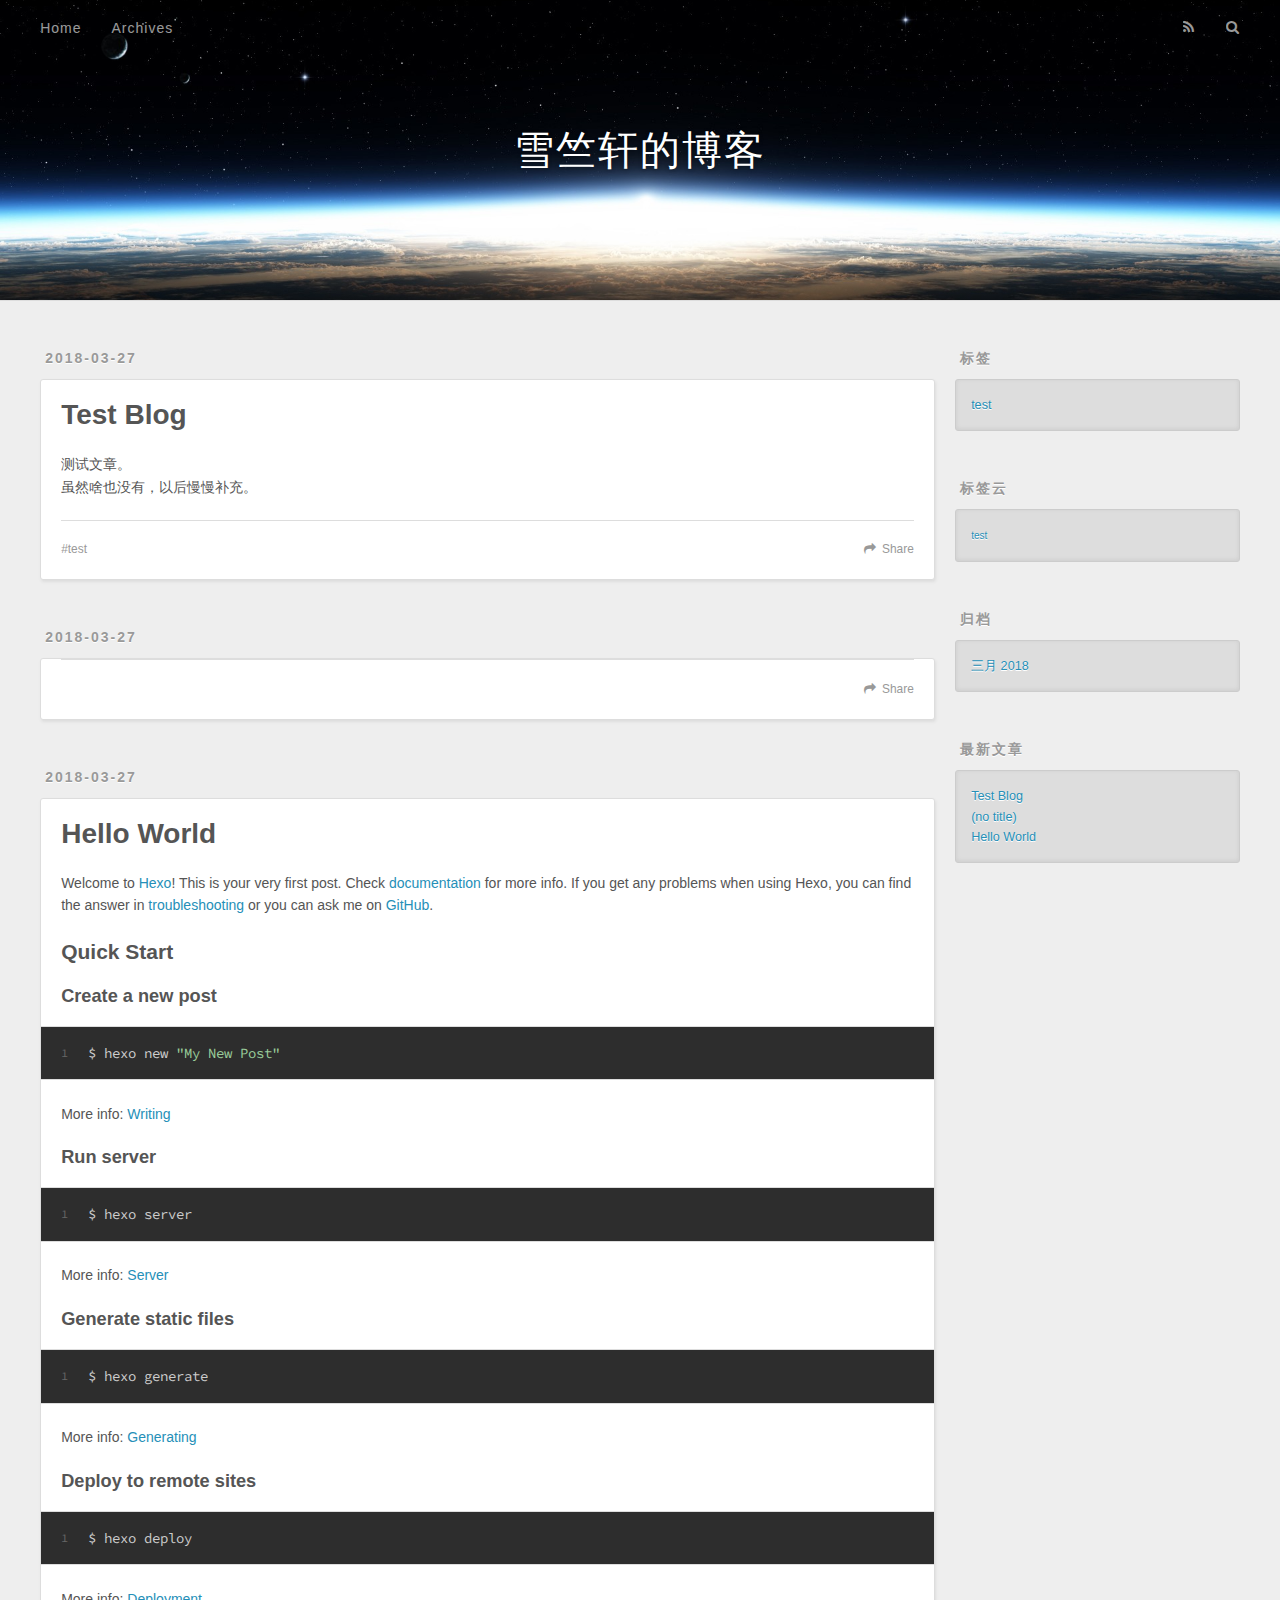
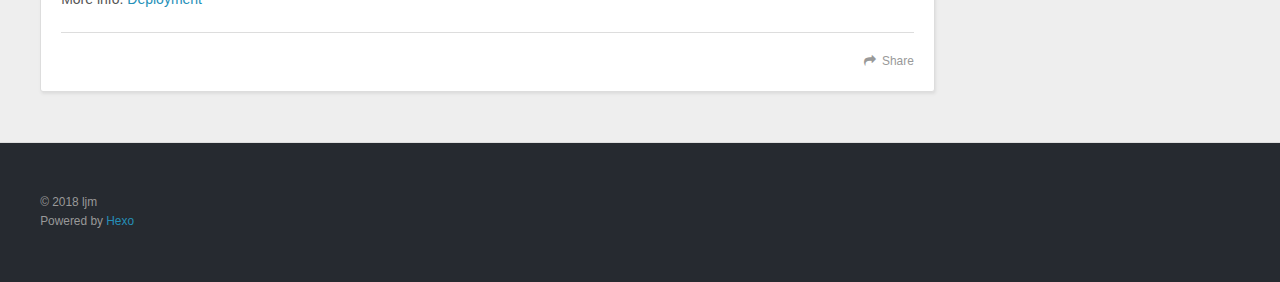
==== index.html @ 61c3f792 "Site updated: 2018-03-27 23:18:01" ====
<!DOCTYPE html>
<html>
<head>
  <meta charset="utf-8">
  

  
  <title>雪竺轩的博客</title>
  <meta name="viewport" content="width=device-width, initial-scale=1, maximum-scale=1">
  <meta name="description" content="朝着阳光走，刺眼，确是对的方向。">
<meta property="og:type" content="website">
<meta property="og:title" content="雪竺轩的博客">
<meta property="og:url" content="http://yoursite.com/index.html">
<meta property="og:site_name" content="雪竺轩的博客">
<meta property="og:description" content="朝着阳光走，刺眼，确是对的方向。">
<meta property="og:locale" content="zh-CN">
<meta name="twitter:card" content="summary">
<meta name="twitter:title" content="雪竺轩的博客">
<meta name="twitter:description" content="朝着阳光走，刺眼，确是对的方向。">
  
    <link rel="alternate" href="/atom.xml" title="雪竺轩的博客" type="application/atom+xml">
  
  
    <link rel="icon" href="/favicon.png">
  
  
    <link href="//fonts.googleapis.com/css?family=Source+Code+Pro" rel="stylesheet" type="text/css">
  
  <link rel="stylesheet" href="/css/style.css">
</head>

<body>
  <div id="container">
    <div id="wrap">
      <header id="header">
  <div id="banner"></div>
  <div id="header-outer" class="outer">
    <div id="header-title" class="inner">
      <h1 id="logo-wrap">
        <a href="/" id="logo">雪竺轩的博客</a>
      </h1>
      
    </div>
    <div id="header-inner" class="inner">
      <nav id="main-nav">
        <a id="main-nav-toggle" class="nav-icon"></a>
        
          <a class="main-nav-link" href="/">Home</a>
        
          <a class="main-nav-link" href="/archives">Archives</a>
        
      </nav>
      <nav id="sub-nav">
        
          <a id="nav-rss-link" class="nav-icon" href="/atom.xml" title="RSS Feed"></a>
        
        <a id="nav-search-btn" class="nav-icon" title="搜索"></a>
      </nav>
      <div id="search-form-wrap">
        <form action="//google.com/search" method="get" accept-charset="UTF-8" class="search-form"><input type="search" name="q" class="search-form-input" placeholder="Search"><button type="submit" class="search-form-submit">&#xF002;</button><input type="hidden" name="sitesearch" value="http://yoursite.com"></form>
      </div>
    </div>
  </div>
</header>
      <div class="outer">
        <section id="main">
  
    <article id="“test-Test Blog" class="article article-type-“test" itemscope itemprop="blogPost">
  <div class="article-meta">
    <a href="/2018/03/27/Test Blog/" class="article-date">
  <time datetime="2018-03-27T15:13:10.000Z" itemprop="datePublished">2018-03-27</time>
</a>
    
  </div>
  <div class="article-inner">
    
    
      <header class="article-header">
        
  
    <h1 itemprop="name">
      <a class="article-title" href="/2018/03/27/Test Blog/">Test Blog</a>
    </h1>
  

      </header>
    
    <div class="article-entry" itemprop="articleBody">
      
        <p>测试文章。<br>虽然啥也没有，以后慢慢补充。</p>

      
    </div>
    <footer class="article-footer">
      <a data-url="http://yoursite.com/2018/03/27/Test Blog/" data-id="cjf9t09ja0001tgctewupfhnv" class="article-share-link">Share</a>
      
      
  <ul class="article-tag-list"><li class="article-tag-list-item"><a class="article-tag-list-link" href="/tags/test/">test</a></li></ul>

    </footer>
  </div>
  
</article>


  
    <article id="post-我的博客" class="article article-type-post" itemscope itemprop="blogPost">
  <div class="article-meta">
    <a href="/2018/03/27/我的博客/" class="article-date">
  <time datetime="2018-03-27T06:27:47.961Z" itemprop="datePublished">2018-03-27</time>
</a>
    
  </div>
  <div class="article-inner">
    
    
    <div class="article-entry" itemprop="articleBody">
      
        
      
    </div>
    <footer class="article-footer">
      <a data-url="http://yoursite.com/2018/03/27/我的博客/" data-id="cjf9t09i10000tgctt6n860mo" class="article-share-link">Share</a>
      
      
    </footer>
  </div>
  
</article>


  
    <article id="post-hello-world" class="article article-type-post" itemscope itemprop="blogPost">
  <div class="article-meta">
    <a href="/2018/03/27/hello-world/" class="article-date">
  <time datetime="2018-03-27T06:04:50.176Z" itemprop="datePublished">2018-03-27</time>
</a>
    
  </div>
  <div class="article-inner">
    
    
      <header class="article-header">
        
  
    <h1 itemprop="name">
      <a class="article-title" href="/2018/03/27/hello-world/">Hello World</a>
    </h1>
  

      </header>
    
    <div class="article-entry" itemprop="articleBody">
      
        <p>Welcome to <a href="https://hexo.io/" target="_blank" rel="noopener">Hexo</a>! This is your very first post. Check <a href="https://hexo.io/docs/" target="_blank" rel="noopener">documentation</a> for more info. If you get any problems when using Hexo, you can find the answer in <a href="https://hexo.io/docs/troubleshooting.html" target="_blank" rel="noopener">troubleshooting</a> or you can ask me on <a href="https://github.com/hexojs/hexo/issues" target="_blank" rel="noopener">GitHub</a>.</p>
<h2 id="Quick-Start"><a href="#Quick-Start" class="headerlink" title="Quick Start"></a>Quick Start</h2><h3 id="Create-a-new-post"><a href="#Create-a-new-post" class="headerlink" title="Create a new post"></a>Create a new post</h3><figure class="highlight bash"><table><tr><td class="gutter"><pre><span class="line">1</span><br></pre></td><td class="code"><pre><span class="line">$ hexo new <span class="string">"My New Post"</span></span><br></pre></td></tr></table></figure>
<p>More info: <a href="https://hexo.io/docs/writing.html" target="_blank" rel="noopener">Writing</a></p>
<h3 id="Run-server"><a href="#Run-server" class="headerlink" title="Run server"></a>Run server</h3><figure class="highlight bash"><table><tr><td class="gutter"><pre><span class="line">1</span><br></pre></td><td class="code"><pre><span class="line">$ hexo server</span><br></pre></td></tr></table></figure>
<p>More info: <a href="https://hexo.io/docs/server.html" target="_blank" rel="noopener">Server</a></p>
<h3 id="Generate-static-files"><a href="#Generate-static-files" class="headerlink" title="Generate static files"></a>Generate static files</h3><figure class="highlight bash"><table><tr><td class="gutter"><pre><span class="line">1</span><br></pre></td><td class="code"><pre><span class="line">$ hexo generate</span><br></pre></td></tr></table></figure>
<p>More info: <a href="https://hexo.io/docs/generating.html" target="_blank" rel="noopener">Generating</a></p>
<h3 id="Deploy-to-remote-sites"><a href="#Deploy-to-remote-sites" class="headerlink" title="Deploy to remote sites"></a>Deploy to remote sites</h3><figure class="highlight bash"><table><tr><td class="gutter"><pre><span class="line">1</span><br></pre></td><td class="code"><pre><span class="line">$ hexo deploy</span><br></pre></td></tr></table></figure>
<p>More info: <a href="https://hexo.io/docs/deployment.html" target="_blank" rel="noopener">Deployment</a></p>

      
    </div>
    <footer class="article-footer">
      <a data-url="http://yoursite.com/2018/03/27/hello-world/" data-id="cjf9t09jf0002tgctw93wdl2f" class="article-share-link">Share</a>
      
      
    </footer>
  </div>
  
</article>


  


</section>
        
          <aside id="sidebar">
  
    

  
    
  <div class="widget-wrap">
    <h3 class="widget-title">标签</h3>
    <div class="widget">
      <ul class="tag-list"><li class="tag-list-item"><a class="tag-list-link" href="/tags/test/">test</a></li></ul>
    </div>
  </div>


  
    
  <div class="widget-wrap">
    <h3 class="widget-title">标签云</h3>
    <div class="widget tagcloud">
      <a href="/tags/test/" style="font-size: 10px;">test</a>
    </div>
  </div>

  
    
  <div class="widget-wrap">
    <h3 class="widget-title">归档</h3>
    <div class="widget">
      <ul class="archive-list"><li class="archive-list-item"><a class="archive-list-link" href="/archives/2018/03/">三月 2018</a></li></ul>
    </div>
  </div>


  
    
  <div class="widget-wrap">
    <h3 class="widget-title">最新文章</h3>
    <div class="widget">
      <ul>
        
          <li>
            <a href="/2018/03/27/Test Blog/">Test Blog</a>
          </li>
        
          <li>
            <a href="/2018/03/27/我的博客/">(no title)</a>
          </li>
        
          <li>
            <a href="/2018/03/27/hello-world/">Hello World</a>
          </li>
        
      </ul>
    </div>
  </div>

  
</aside>
        
      </div>
      <footer id="footer">
  
  <div class="outer">
    <div id="footer-info" class="inner">
      &copy; 2018 ljm<br>
      Powered by <a href="http://hexo.io/" target="_blank">Hexo</a>
    </div>
  </div>
</footer>
    </div>
    <nav id="mobile-nav">
  
    <a href="/" class="mobile-nav-link">Home</a>
  
    <a href="/archives" class="mobile-nav-link">Archives</a>
  
</nav>
    

<script src="//ajax.googleapis.com/ajax/libs/jquery/2.0.3/jquery.min.js"></script>


  <link rel="stylesheet" href="/fancybox/jquery.fancybox.css">
  <script src="/fancybox/jquery.fancybox.pack.js"></script>


<script src="/js/script.js"></script>



  </div>
</body>
</html>
---- css/style.css ----
body {
  width: 100%;
}
body:before,
body:after {
  content: "";
  display: table;
}
body:after {
  clear: both;
}
html,
body,
div,
span,
applet,
object,
iframe,
h1,
h2,
h3,
h4,
h5,
h6,
p,
blockquote,
pre,
a,
abbr,
acronym,
address,
big,
cite,
code,
del,
dfn,
em,
img,
ins,
kbd,
q,
s,
samp,
small,
strike,
strong,
sub,
sup,
tt,
var,
dl,
dt,
dd,
ol,
ul,
li,
fieldset,
form,
label,
legend,
table,
caption,
tbody,
tfoot,
thead,
tr,
th,
td {
  margin: 0;
  padding: 0;
  border: 0;
  outline: 0;
  font-weight: inherit;
  font-style: inherit;
  font-family: inherit;
  font-size: 100%;
  vertical-align: baseline;
}
body {
  line-height: 1;
  color: #000;
  background: #fff;
}
ol,
ul {
  list-style: none;
}
table {
  border-collapse: separate;
  border-spacing: 0;
  vertical-align: middle;
}
caption,
th,
td {
  text-align: left;
  font-weight: normal;
  vertical-align: middle;
}
a img {
  border: none;
}
input,
button {
  margin: 0;
  padding: 0;
}
input::-moz-focus-inner,
button::-moz-focus-inner {
  border: 0;
  padding: 0;
}
@font-face {
  font-family: FontAwesome;
  font-style: normal;
  font-weight: normal;
  src: url("fonts/fontawesome-webfont.eot?v=#4.0.3");
  src: url("fonts/fontawesome-webfont.eot?#iefix&v=#4.0.3") format("embedded-opentype"), url("fonts/fontawesome-webfont.woff?v=#4.0.3") format("woff"), url("fonts/fontawesome-webfont.ttf?v=#4.0.3") format("truetype"), url("fonts/fontawesome-webfont.svg#fontawesomeregular?v=#4.0.3") format("svg");
}
html,
body,
#container {
  height: 100%;
}
body {
  background: #eee;
  font: 14px -apple-system, BlinkMacSystemFont, "Segoe UI", "Roboto", "Oxygen", "Ubuntu", "Cantarell", "Fira Sans", "Droid Sans", "Helvetica Neue", sans-serif;
  -webkit-text-size-adjust: 100%;
}
.outer {
  max-width: 1220px;
  margin: 0 auto;
  padding: 0 20px;
}
.outer:before,
.outer:after {
  content: "";
  display: table;
}
.outer:after {
  clear: both;
}
.inner {
  display: inline;
  float: left;
  width: 98.33333333333333%;
  margin: 0 0.833333333333333%;
}
.left,
.alignleft {
  float: left;
}
.right,
.alignright {
  float: right;
}
.clear {
  clear: both;
}
#container {
  position: relative;
}
.mobile-nav-on {
  overflow: hidden;
}
#wrap {
  height: 100%;
  width: 100%;
  position: absolute;
  top: 0;
  left: 0;
  -webkit-transition: 0.2s ease-out;
  -moz-transition: 0.2s ease-out;
  -ms-transition: 0.2s ease-out;
  transition: 0.2s ease-out;
  z-index: 1;
  background: #eee;
}
.mobile-nav-on #wrap {
  left: 280px;
}
@media screen and (min-width: 768px) {
  #main {
    display: inline;
    float: left;
    width: 73.33333333333333%;
    margin: 0 0.833333333333333%;
  }
}
.article-date,
.article-category-link,
.archive-year,
.widget-title {
  text-decoration: none;
  text-transform: uppercase;
  letter-spacing: 2px;
  color: #999;
  margin-bottom: 1em;
  margin-left: 5px;
  line-height: 1em;
  text-shadow: 0 1px #fff;
  font-weight: bold;
}
.article-inner,
.archive-article-inner {
  background: #fff;
  -webkit-box-shadow: 1px 2px 3px #ddd;
  box-shadow: 1px 2px 3px #ddd;
  border: 1px solid #ddd;
  border-radius: 3px;
}
.article-entry h1,
.widget h1 {
  font-size: 2em;
}
.article-entry h2,
.widget h2 {
  font-size: 1.5em;
}
.article-entry h3,
.widget h3 {
  font-size: 1.3em;
}
.article-entry h4,
.widget h4 {
  font-size: 1.2em;
}
.article-entry h5,
.widget h5 {
  font-size: 1em;
}
.article-entry h6,
.widget h6 {
  font-size: 1em;
  color: #999;
}
.article-entry hr,
.widget hr {
  border: 1px dashed #ddd;
}
.article-entry strong,
.widget strong {
  font-weight: bold;
}
.article-entry em,
.widget em,
.article-entry cite,
.widget cite {
  font-style: italic;
}
.article-entry sup,
.widget sup,
.article-entry sub,
.widget sub {
  font-size: 0.75em;
  line-height: 0;
  position: relative;
  vertical-align: baseline;
}
.article-entry sup,
.widget sup {
  top: -0.5em;
}
.article-entry sub,
.widget sub {
  bottom: -0.2em;
}
.article-entry small,
.widget small {
  font-size: 0.85em;
}
.article-entry acronym,
.widget acronym,
.article-entry abbr,
.widget abbr {
  border-bottom: 1px dotted;
}
.article-entry ul,
.widget ul,
.article-entry ol,
.widget ol,
.article-entry dl,
.widget dl {
  margin: 0 20px;
  line-height: 1.6em;
}
.article-entry ul ul,
.widget ul ul,
.article-entry ol ul,
.widget ol ul,
.article-entry ul ol,
.widget ul ol,
.article-entry ol ol,
.widget ol ol {
  margin-top: 0;
  margin-bottom: 0;
}
.article-entry ul,
.widget ul {
  list-style: disc;
}
.article-entry ol,
.widget ol {
  list-style: decimal;
}
.article-entry dt,
.widget dt {
  font-weight: bold;
}
#header {
  height: 300px;
  position: relative;
  border-bottom: 1px solid #ddd;
}
#header:before,
#header:after {
  content: "";
  position: absolute;
  left: 0;
  right: 0;
  height: 40px;
}
#header:before {
  top: 0;
  background: -webkit-linear-gradient(rgba(0,0,0,0.2), transparent);
  background: -moz-linear-gradient(rgba(0,0,0,0.2), transparent);
  background: -ms-linear-gradient(rgba(0,0,0,0.2), transparent);
  background: linear-gradient(rgba(0,0,0,0.2), transparent);
}
#header:after {
  bottom: 0;
  background: -webkit-linear-gradient(transparent, rgba(0,0,0,0.2));
  background: -moz-linear-gradient(transparent, rgba(0,0,0,0.2));
  background: -ms-linear-gradient(transparent, rgba(0,0,0,0.2));
  background: linear-gradient(transparent, rgba(0,0,0,0.2));
}
#header-outer {
  height: 100%;
  position: relative;
}
#header-inner {
  position: relative;
  overflow: hidden;
}
#banner {
  position: absolute;
  top: 0;
  left: 0;
  width: 100%;
  height: 100%;
  background: url("images/banner.jpg") center #000;
  -webkit-background-size: cover;
  -moz-background-size: cover;
  background-size: cover;
  z-index: -1;
}
#header-title {
  text-align: center;
  height: 40px;
  position: absolute;
  top: 50%;
  left: 0;
  margin-top: -20px;
}
#logo,
#subtitle {
  text-decoration: none;
  color: #fff;
  font-weight: 300;
  text-shadow: 0 1px 4px rgba(0,0,0,0.3);
}
#logo {
  font-size: 40px;
  line-height: 40px;
  letter-spacing: 2px;
}
#subtitle {
  font-size: 16px;
  line-height: 16px;
  letter-spacing: 1px;
}
#subtitle-wrap {
  margin-top: 16px;
}
#main-nav {
  float: left;
  margin-left: -15px;
}
.nav-icon,
.main-nav-link {
  float: left;
  color: #fff;
  opacity: 0.6;
  text-decoration: none;
  text-shadow: 0 1px rgba(0,0,0,0.2);
  -webkit-transition: opacity 0.2s;
  -moz-transition: opacity 0.2s;
  -ms-transition: opacity 0.2s;
  transition: opacity 0.2s;
  display: block;
  padding: 20px 15px;
}
.nav-icon:hover,
.main-nav-link:hover {
  opacity: 1;
}
.nav-icon {
  font-family: FontAwesome;
  text-align: center;
  font-size: 14px;
  width: 14px;
  height: 14px;
  padding: 20px 15px;
  position: relative;
  cursor: pointer;
}
.main-nav-link {
  font-weight: 300;
  letter-spacing: 1px;
}
@media screen and (max-width: 479px) {
  .main-nav-link {
    display: none;
  }
}
#main-nav-toggle {
  display: none;
}
#main-nav-toggle:before {
  content: "\f0c9";
}
@media screen and (max-width: 479px) {
  #main-nav-toggle {
    display: block;
  }
}
#sub-nav {
  float: right;
  margin-right: -15px;
}
#nav-rss-link:before {
  content: "\f09e";
}
#nav-search-btn:before {
  content: "\f002";
}
#search-form-wrap {
  position: absolute;
  top: 15px;
  width: 150px;
  height: 30px;
  right: -150px;
  opacity: 0;
  -webkit-transition: 0.2s ease-out;
  -moz-transition: 0.2s ease-out;
  -ms-transition: 0.2s ease-out;
  transition: 0.2s ease-out;
}
#search-form-wrap.on {
  opacity: 1;
  right: 0;
}
@media screen and (max-width: 479px) {
  #search-form-wrap {
    width: 100%;
    right: -100%;
  }
}
.search-form {
  position: absolute;
  top: 0;
  left: 0;
  right: 0;
  background: #fff;
  padding: 5px 15px;
  border-radius: 15px;
  -webkit-box-shadow: 0 0 10px rgba(0,0,0,0.3);
  box-shadow: 0 0 10px rgba(0,0,0,0.3);
}
.search-form-input {
  border: none;
  background: none;
  color: #555;
  width: 100%;
  font: 13px -apple-system, BlinkMacSystemFont, "Segoe UI", "Roboto", "Oxygen", "Ubuntu", "Cantarell", "Fira Sans", "Droid Sans", "Helvetica Neue", sans-serif;
  outline: none;
}
.search-form-input::-webkit-search-results-decoration,
.search-form-input::-webkit-search-cancel-button {
  -webkit-appearance: none;
}
.search-form-submit {
  position: absolute;
  top: 50%;
  right: 10px;
  margin-top: -7px;
  font: 13px FontAwesome;
  border: none;
  background: none;
  color: #bbb;
  cursor: pointer;
}
.search-form-submit:hover,
.search-form-submit:focus {
  color: #777;
}
.article {
  margin: 50px 0;
}
.article-inner {
  overflow: hidden;
}
.article-meta:before,
.article-meta:after {
  content: "";
  display: table;
}
.article-meta:after {
  clear: both;
}
.article-date {
  float: left;
}
.article-category {
  float: left;
  line-height: 1em;
  color: #ccc;
  text-shadow: 0 1px #fff;
  margin-left: 8px;
}
.article-category:before {
  content: "\2022";
}
.article-category-link {
  margin: 0 12px 1em;
}
.article-header {
  padding: 20px 20px 0;
}
.article-title {
  text-decoration: none;
  font-size: 2em;
  font-weight: bold;
  color: #555;
  line-height: 1.1em;
  -webkit-transition: color 0.2s;
  -moz-transition: color 0.2s;
  -ms-transition: color 0.2s;
  transition: color 0.2s;
}
a.article-title:hover {
  color: #258fb8;
}
.article-entry {
  color: #555;
  padding: 0 20px;
}
.article-entry:before,
.article-entry:after {
  content: "";
  display: table;
}
.article-entry:after {
  clear: both;
}
.article-entry p,
.article-entry table {
  line-height: 1.6em;
  margin: 1.6em 0;
}
.article-entry h1,
.article-entry h2,
.article-entry h3,
.article-entry h4,
.article-entry h5,
.article-entry h6 {
  font-weight: bold;
}
.article-entry h1,
.article-entry h2,
.article-entry h3,
.article-entry h4,
.article-entry h5,
.article-entry h6 {
  line-height: 1.1em;
  margin: 1.1em 0;
}
.article-entry a {
  color: #258fb8;
  text-decoration: none;
}
.article-entry a:hover {
  text-decoration: underline;
}
.article-entry ul,
.article-entry ol,
.article-entry dl {
  margin-top: 1.6em;
  margin-bottom: 1.6em;
}
.article-entry img,
.article-entry video {
  max-width: 100%;
  height: auto;
  display: block;
  margin: auto;
}
.article-entry iframe {
  border: none;
}
.article-entry table {
  width: 100%;
  border-collapse: collapse;
  border-spacing: 0;
}
.article-entry th {
  font-weight: bold;
  border-bottom: 3px solid #ddd;
  padding-bottom: 0.5em;
}
.article-entry td {
  border-bottom: 1px solid #ddd;
  padding: 10px 0;
}
.article-entry blockquote {
  font-family: Georgia, "Times New Roman", serif;
  font-size: 1.4em;
  margin: 1.6em 20px;
  text-align: center;
}
.article-entry blockquote footer {
  font-size: 14px;
  margin: 1.6em 0;
  font-family: -apple-system, BlinkMacSystemFont, "Segoe UI", "Roboto", "Oxygen", "Ubuntu", "Cantarell", "Fira Sans", "Droid Sans", "Helvetica Neue", sans-serif;
}
.article-entry blockquote footer cite:before {
  content: "—";
  padding: 0 0.5em;
}
.article-entry .pullquote {
  text-align: left;
  width: 45%;
  margin: 0;
}
.article-entry .pullquote.left {
  margin-left: 0.5em;
  margin-right: 1em;
}
.article-entry .pullquote.right {
  margin-right: 0.5em;
  margin-left: 1em;
}
.article-entry .caption {
  color: #999;
  display: block;
  font-size: 0.9em;
  margin-top: 0.5em;
  position: relative;
  text-align: center;
}
.article-entry .video-container {
  position: relative;
  padding-top: 56.25%;
  height: 0;
  overflow: hidden;
}
.article-entry .video-container iframe,
.article-entry .video-container object,
.article-entry .video-container embed {
  position: absolute;
  top: 0;
  left: 0;
  width: 100%;
  height: 100%;
  margin-top: 0;
}
.article-more-link a {
  display: inline-block;
  line-height: 1em;
  padding: 6px 15px;
  border-radius: 15px;
  background: #eee;
  color: #999;
  text-shadow: 0 1px #fff;
  text-decoration: none;
}
.article-more-link a:hover {
  background: #258fb8;
  color: #fff;
  text-decoration: none;
  text-shadow: 0 1px #1e7293;
}
.article-footer {
  font-size: 0.85em;
  line-height: 1.6em;
  border-top: 1px solid #ddd;
  padding-top: 1.6em;
  margin: 0 20px 20px;
}
.article-footer:before,
.article-footer:after {
  content: "";
  display: table;
}
.article-footer:after {
  clear: both;
}
.article-footer a {
  color: #999;
  text-decoration: none;
}
.article-footer a:hover {
  color: #555;
}
.article-tag-list-item {
  float: left;
  margin-right: 10px;
}
.article-tag-list-link:before {
  content: "#";
}
.article-comment-link {
  float: right;
}
.article-comment-link:before {
  content: "\f075";
  font-family: FontAwesome;
  padding-right: 8px;
}
.article-share-link {
  cursor: pointer;
  float: right;
  margin-left: 20px;
}
.article-share-link:before {
  content: "\f064";
  font-family: FontAwesome;
  padding-right: 6px;
}
#article-nav {
  position: relative;
}
#article-nav:before,
#article-nav:after {
  content: "";
  display: table;
}
#article-nav:after {
  clear: both;
}
@media screen and (min-width: 768px) {
  #article-nav {
    margin: 50px 0;
  }
  #article-nav:before {
    width: 8px;
    height: 8px;
    position: absolute;
    top: 50%;
    left: 50%;
    margin-top: -4px;
    margin-left: -4px;
    content: "";
    border-radius: 50%;
    background: #ddd;
    -webkit-box-shadow: 0 1px 2px #fff;
    box-shadow: 0 1px 2px #fff;
  }
}
.article-nav-link-wrap {
  text-decoration: none;
  text-shadow: 0 1px #fff;
  color: #999;
  -webkit-box-sizing: border-box;
  -moz-box-sizing: border-box;
  box-sizing: border-box;
  margin-top: 50px;
  text-align: center;
  display: block;
}
.article-nav-link-wrap:hover {
  color: #555;
}
@media screen and (min-width: 768px) {
  .article-nav-link-wrap {
    width: 50%;
    margin-top: 0;
  }
}
@media screen and (min-width: 768px) {
  #article-nav-newer {
    float: left;
    text-align: right;
    padding-right: 20px;
  }
}
@media screen and (min-width: 768px) {
  #article-nav-older {
    float: right;
    text-align: left;
    padding-left: 20px;
  }
}
.article-nav-caption {
  text-transform: uppercase;
  letter-spacing: 2px;
  color: #ddd;
  line-height: 1em;
  font-weight: bold;
}
#article-nav-newer .article-nav-caption {
  margin-right: -2px;
}
.article-nav-title {
  font-size: 0.85em;
  line-height: 1.6em;
  margin-top: 0.5em;
}
.article-share-box {
  position: absolute;
  display: none;
  background: #fff;
  -webkit-box-shadow: 1px 2px 10px rgba(0,0,0,0.2);
  box-shadow: 1px 2px 10px rgba(0,0,0,0.2);
  border-radius: 3px;
  margin-left: -145px;
  overflow: hidden;
  z-index: 1;
}
.article-share-box.on {
  display: block;
}
.article-share-input {
  width: 100%;
  background: none;
  -webkit-box-sizing: border-box;
  -moz-box-sizing: border-box;
  box-sizing: border-box;
  font: 14px -apple-system, BlinkMacSystemFont, "Segoe UI", "Roboto", "Oxygen", "Ubuntu", "Cantarell", "Fira Sans", "Droid Sans", "Helvetica Neue", sans-serif;
  padding: 0 15px;
  color: #555;
  outline: none;
  border: 1px solid #ddd;
  border-radius: 3px 3px 0 0;
  height: 36px;
  line-height: 36px;
}
.article-share-links {
  background: #eee;
}
.article-share-links:before,
.article-share-links:after {
  content: "";
  display: table;
}
.article-share-links:after {
  clear: both;
}
.article-share-twitter,
.article-share-facebook,
.article-share-pinterest,
.article-share-google {
  width: 50px;
  height: 36px;
  display: block;
  float: left;
  position: relative;
  color: #999;
  text-shadow: 0 1px #fff;
}
.article-share-twitter:before,
.article-share-facebook:before,
.article-share-pinterest:before,
.article-share-google:before {
  font-size: 20px;
  font-family: FontAwesome;
  width: 20px;
  height: 20px;
  position: absolute;
  top: 50%;
  left: 50%;
  margin-top: -10px;
  margin-left: -10px;
  text-align: center;
}
.article-share-twitter:hover,
.article-share-facebook:hover,
.article-share-pinterest:hover,
.article-share-google:hover {
  color: #fff;
}
.article-share-twitter:before {
  content: "\f099";
}
.article-share-twitter:hover {
  background: #00aced;
  text-shadow: 0 1px #008abe;
}
.article-share-facebook:before {
  content: "\f09a";
}
.article-share-facebook:hover {
  background: #3b5998;
  text-shadow: 0 1px #2f477a;
}
.article-share-pinterest:before {
  content: "\f0d2";
}
.article-share-pinterest:hover {
  background: #cb2027;
  text-shadow: 0 1px #a21a1f;
}
.article-share-google:before {
  content: "\f0d5";
}
.article-share-google:hover {
  background: #dd4b39;
  text-shadow: 0 1px #be3221;
}
.article-gallery {
  background: #000;
  position: relative;
}
.article-gallery-photos {
  position: relative;
  overflow: hidden;
}
.article-gallery-img {
  display: none;
  max-width: 100%;
}
.article-gallery-img:first-child {
  display: block;
}
.article-gallery-img.loaded {
  position: absolute;
  display: block;
}
.article-gallery-img img {
  display: block;
  max-width: 100%;
  margin: 0 auto;
}
#comments {
  background: #fff;
  -webkit-box-shadow: 1px 2px 3px #ddd;
  box-shadow: 1px 2px 3px #ddd;
  padding: 20px;
  border: 1px solid #ddd;
  border-radius: 3px;
  margin: 50px 0;
}
#comments a {
  color: #258fb8;
}
.archives-wrap {
  margin: 50px 0;
}
.archives:before,
.archives:after {
  content: "";
  display: table;
}
.archives:after {
  clear: both;
}
.archive-year-wrap {
  margin-bottom: 1em;
}
.archives {
  -webkit-column-gap: 10px;
  -moz-column-gap: 10px;
  column-gap: 10px;
}
@media screen and (min-width: 480px) and (max-width: 767px) {
  .archives {
    -webkit-column-count: 2;
    -moz-column-count: 2;
    column-count: 2;
  }
}
@media screen and (min-width: 768px) {
  .archives {
    -webkit-column-count: 3;
    -moz-column-count: 3;
    column-count: 3;
  }
}
.archive-article {
  -webkit-column-break-inside: avoid;
  page-break-inside: avoid;
  overflow: hidden;
  break-inside: avoid-column;
}
.archive-article-inner {
  padding: 10px;
  margin-bottom: 15px;
}
.archive-article-title {
  text-decoration: none;
  font-weight: bold;
  color: #555;
  -webkit-transition: color 0.2s;
  -moz-transition: color 0.2s;
  -ms-transition: color 0.2s;
  transition: color 0.2s;
  line-height: 1.6em;
}
.archive-article-title:hover {
  color: #258fb8;
}
.archive-article-footer {
  margin-top: 1em;
}
.archive-article-date {
  color: #999;
  text-decoration: none;
  font-size: 0.85em;
  line-height: 1em;
  margin-bottom: 0.5em;
  display: block;
}
#page-nav {
  margin: 50px auto;
  background: #fff;
  -webkit-box-shadow: 1px 2px 3px #ddd;
  box-shadow: 1px 2px 3px #ddd;
  border: 1px solid #ddd;
  border-radius: 3px;
  text-align: center;
  color: #999;
  overflow: hidden;
}
#page-nav:before,
#page-nav:after {
  content: "";
  display: table;
}
#page-nav:after {
  clear: both;
}
#page-nav a,
#page-nav span {
  padding: 10px 20px;
  line-height: 1;
  height: 2ex;
}
#page-nav a {
  color: #999;
  text-decoration: none;
}
#page-nav a:hover {
  background: #999;
  color: #fff;
}
#page-nav .prev {
  float: left;
}
#page-nav .next {
  float: right;
}
#page-nav .page-number {
  display: inline-block;
}
@media screen and (max-width: 479px) {
  #page-nav .page-number {
    display: none;
  }
}
#page-nav .current {
  color: #555;
  font-weight: bold;
}
#page-nav .space {
  color: #ddd;
}
#footer {
  background: #262a30;
  padding: 50px 0;
  border-top: 1px solid #ddd;
  color: #999;
}
#footer a {
  color: #258fb8;
  text-decoration: none;
}
#footer a:hover {
  text-decoration: underline;
}
#footer-info {
  line-height: 1.6em;
  font-size: 0.85em;
}
.article-entry pre,
.article-entry .highlight {
  background: #2d2d2d;
  margin: 0 -20px;
  padding: 15px 20px;
  border-style: solid;
  border-color: #ddd;
  border-width: 1px 0;
  overflow: auto;
  color: #ccc;
  line-height: 22.400000000000002px;
}
.article-entry .highlight .gutter pre,
.article-entry .gist .gist-file .gist-data .line-numbers {
  color: #666;
  font-size: 0.85em;
}
.article-entry pre,
.article-entry code {
  font-family: "Source Code Pro", Consolas, Monaco, Menlo, Consolas, monospace;
}
.article-entry code {
  background: #eee;
  text-shadow: 0 1px #fff;
  padding: 0 0.3em;
}
.article-entry pre code {
  background: none;
  text-shadow: none;
  padding: 0;
}
.article-entry .highlight pre {
  border: none;
  margin: 0;
  padding: 0;
}
.article-entry .highlight table {
  margin: 0;
  width: auto;
}
.article-entry .highlight td {
  border: none;
  padding: 0;
}
.article-entry .highlight figcaption {
  font-size: 0.85em;
  color: #999;
  line-height: 1em;
  margin-bottom: 1em;
}
.article-entry .highlight figcaption:before,
.article-entry .highlight figcaption:after {
  content: "";
  display: table;
}
.article-entry .highlight figcaption:after {
  clear: both;
}
.article-entry .highlight figcaption a {
  float: right;
}
.article-entry .highlight .gutter pre {
  text-align: right;
  padding-right: 20px;
}
.article-entry .highlight .line {
  height: 22.400000000000002px;
}
.article-entry .highlight .line.marked {
  background: #515151;
}
.article-entry .gist {
  margin: 0 -20px;
  border-style: solid;
  border-color: #ddd;
  border-width: 1px 0;
  background: #2d2d2d;
  padding: 15px 20px 15px 0;
}
.article-entry .gist .gist-file {
  border: none;
  font-family: "Source Code Pro", Consolas, Monaco, Menlo, Consolas, monospace;
  margin: 0;
}
.article-entry .gist .gist-file .gist-data {
  background: none;
  border: none;
}
.article-entry .gist .gist-file .gist-data .line-numbers {
  background: none;
  border: none;
  padding: 0 20px 0 0;
}
.article-entry .gist .gist-file .gist-data .line-data {
  padding: 0 !important;
}
.article-entry .gist .gist-file .highlight {
  margin: 0;
  padding: 0;
  border: none;
}
.article-entry .gist .gist-file .gist-meta {
  background: #2d2d2d;
  color: #999;
  font: 0.85em -apple-system, BlinkMacSystemFont, "Segoe UI", "Roboto", "Oxygen", "Ubuntu", "Cantarell", "Fira Sans", "Droid Sans", "Helvetica Neue", sans-serif;
  text-shadow: 0 0;
  padding: 0;
  margin-top: 1em;
  margin-left: 20px;
}
.article-entry .gist .gist-file .gist-meta a {
  color: #258fb8;
  font-weight: normal;
}
.article-entry .gist .gist-file .gist-meta a:hover {
  text-decoration: underline;
}
pre .comment,
pre .title {
  color: #999;
}
pre .variable,
pre .attribute,
pre .tag,
pre .regexp,
pre .ruby .constant,
pre .xml .tag .title,
pre .xml .pi,
pre .xml .doctype,
pre .html .doctype,
pre .css .id,
pre .css .class,
pre .css .pseudo {
  color: #f2777a;
}
pre .number,
pre .preprocessor,
pre .built_in,
pre .literal,
pre .params,
pre .constant {
  color: #f99157;
}
pre .class,
pre .ruby .class .title,
pre .css .rules .attribute {
  color: #9c9;
}
pre .string,
pre .value,
pre .inheritance,
pre .header,
pre .ruby .symbol,
pre .xml .cdata {
  color: #9c9;
}
pre .css .hexcolor {
  color: #6cc;
}
pre .function,
pre .python .decorator,
pre .python .title,
pre .ruby .function .title,
pre .ruby .title .keyword,
pre .perl .sub,
pre .javascript .title,
pre .coffeescript .title {
  color: #69c;
}
pre .keyword,
pre .javascript .function {
  color: #c9c;
}
@media screen and (max-width: 479px) {
  #mobile-nav {
    position: absolute;
    top: 0;
    left: 0;
    width: 280px;
    height: 100%;
    background: #191919;
    border-right: 1px solid #fff;
  }
}
@media screen and (max-width: 479px) {
  .mobile-nav-link {
    display: block;
    color: #999;
    text-decoration: none;
    padding: 15px 20px;
    font-weight: bold;
  }
  .mobile-nav-link:hover {
    color: #fff;
  }
}
@media screen and (min-width: 768px) {
  #sidebar {
    display: inline;
    float: left;
    width: 23.333333333333332%;
    margin: 0 0.833333333333333%;
  }
}
.widget-wrap {
  margin: 50px 0;
}
.widget {
  color: #777;
  text-shadow: 0 1px #fff;
  background: #ddd;
  -webkit-box-shadow: 0 -1px 4px #ccc inset;
  box-shadow: 0 -1px 4px #ccc inset;
  border: 1px solid #ccc;
  padding: 15px;
  border-radius: 3px;
}
.widget a {
  color: #258fb8;
  text-decoration: none;
}
.widget a:hover {
  text-decoration: underline;
}
.widget ul ul,
.widget ol ul,
.widget dl ul,
.widget ul ol,
.widget ol ol,
.widget dl ol,
.widget ul dl,
.widget ol dl,
.widget dl dl {
  margin-left: 15px;
  list-style: disc;
}
.widget {
  line-height: 1.6em;
  word-wrap: break-word;
  font-size: 0.9em;
}
.widget ul,
.widget ol {
  list-style: none;
  margin: 0;
}
.widget ul ul,
.widget ol ul,
.widget ul ol,
.widget ol ol {
  margin: 0 20px;
}
.widget ul ul,
.widget ol ul {
  list-style: disc;
}
.widget ul ol,
.widget ol ol {
  list-style: decimal;
}
.category-list-count,
.tag-list-count,
.archive-list-count {
  padding-left: 5px;
  color: #999;
  font-size: 0.85em;
}
.category-list-count:before,
.tag-list-count:before,
.archive-list-count:before {
  content: "(";
}
.category-list-count:after,
.tag-list-count:after,
.archive-list-count:after {
  content: ")";
}
.tagcloud a {
  margin-right: 5px;
  display: inline-block;
}
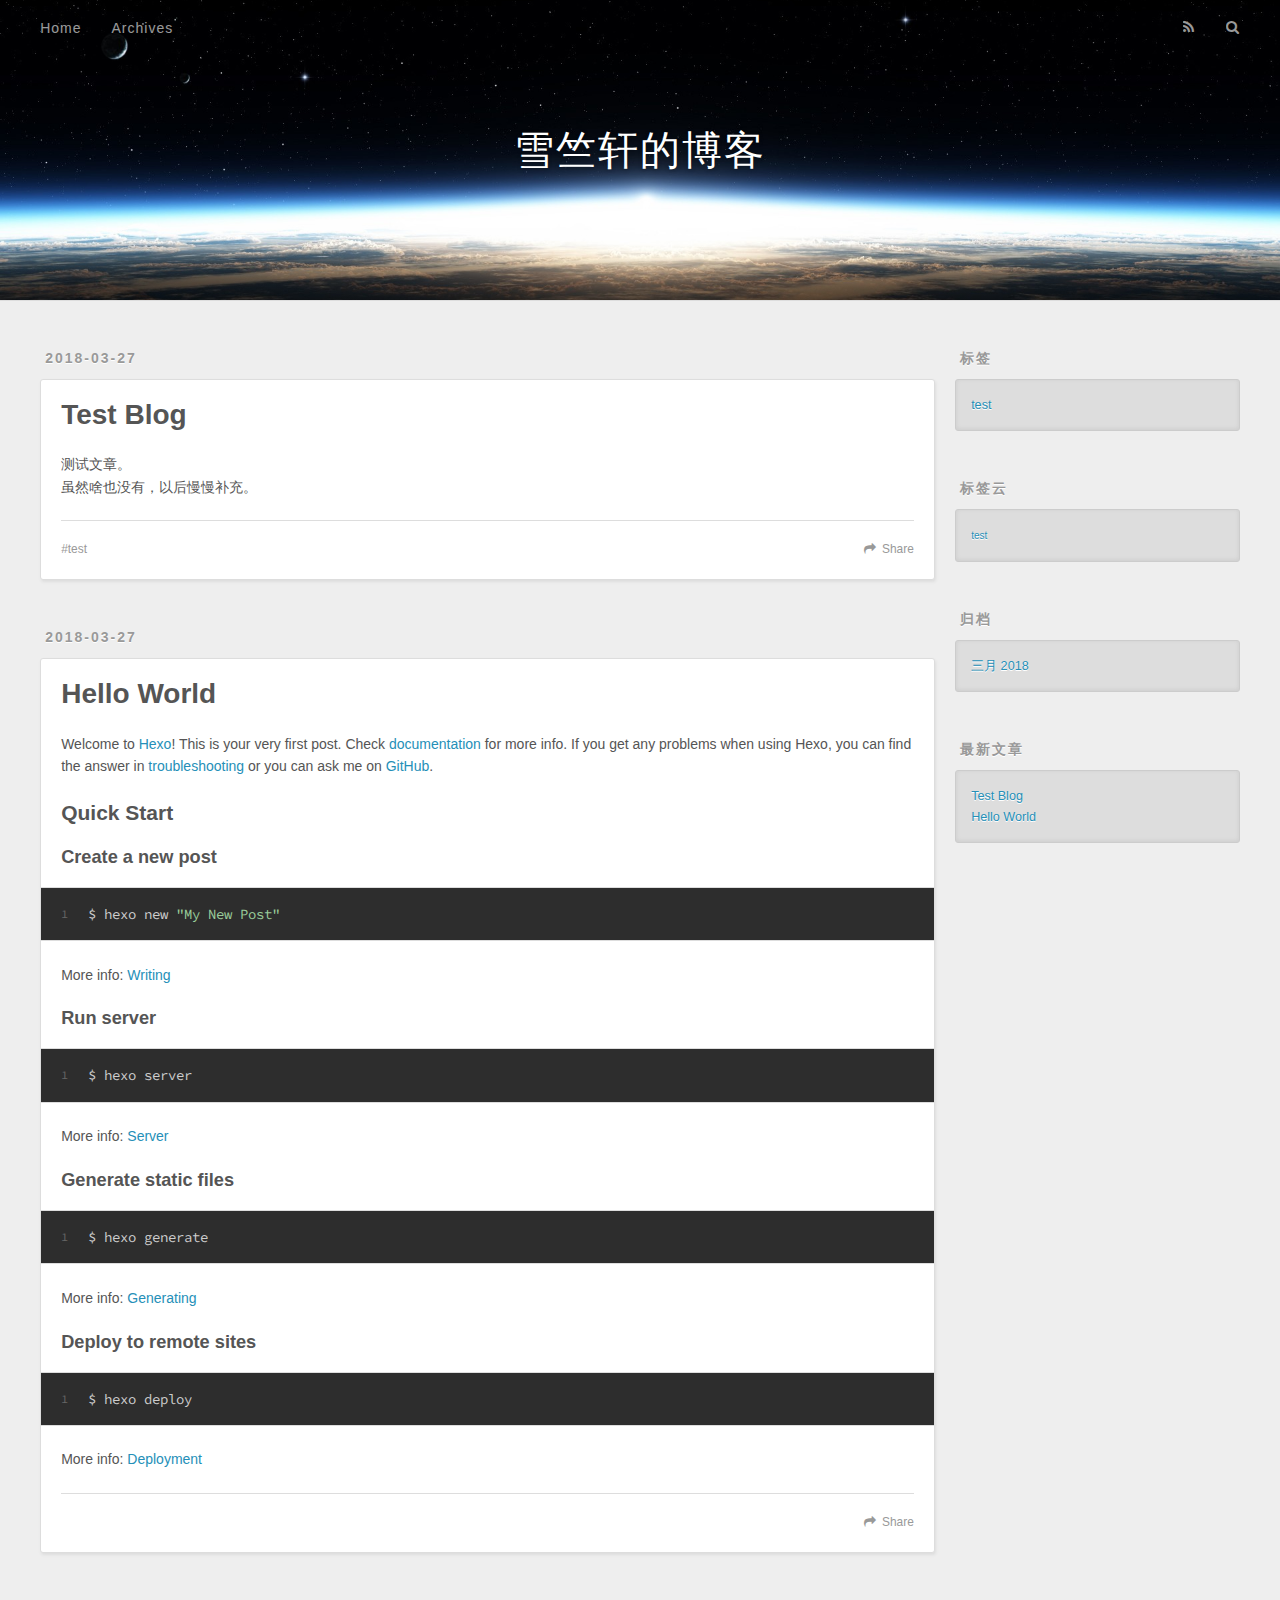
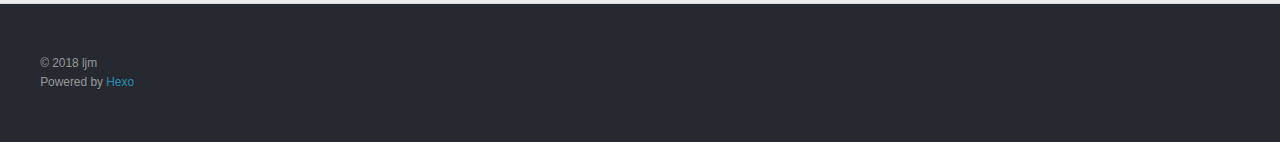
==== commit 78ab62e6: "Site updated: 2018-03-27 23:28:40" ====
--- a/index.html
+++ b/index.html
@@ -92,37 +92,11 @@
       
     </div>
     <footer class="article-footer">
-      <a data-url="http://yoursite.com/2018/03/27/Test Blog/" data-id="cjf9t09ja0001tgctewupfhnv" class="article-share-link">Share</a>
+      <a data-url="http://yoursite.com/2018/03/27/Test Blog/" data-id="cjf9tf8c90000fcctr2sbr5kn" class="article-share-link">Share</a>
       
       
   <ul class="article-tag-list"><li class="article-tag-list-item"><a class="article-tag-list-link" href="/tags/test/">test</a></li></ul>
 
-    </footer>
-  </div>
-  
-</article>
-
-
-  
-    <article id="post-我的博客" class="article article-type-post" itemscope itemprop="blogPost">
-  <div class="article-meta">
-    <a href="/2018/03/27/我的博客/" class="article-date">
-  <time datetime="2018-03-27T06:27:47.961Z" itemprop="datePublished">2018-03-27</time>
-</a>
-    
-  </div>
-  <div class="article-inner">
-    
-    
-    <div class="article-entry" itemprop="articleBody">
-      
-        
-      
-    </div>
-    <footer class="article-footer">
-      <a data-url="http://yoursite.com/2018/03/27/我的博客/" data-id="cjf9t09i10000tgctt6n860mo" class="article-share-link">Share</a>
-      
-      
     </footer>
   </div>
   
@@ -165,7 +139,7 @@
       
     </div>
     <footer class="article-footer">
-      <a data-url="http://yoursite.com/2018/03/27/hello-world/" data-id="cjf9t09jf0002tgctw93wdl2f" class="article-share-link">Share</a>
+      <a data-url="http://yoursite.com/2018/03/27/hello-world/" data-id="cjf9tf8ds0003fcctz7b56n7g" class="article-share-link">Share</a>
       
       
     </footer>
@@ -221,10 +195,6 @@
         
           <li>
             <a href="/2018/03/27/Test Blog/">Test Blog</a>
-          </li>
-        
-          <li>
-            <a href="/2018/03/27/我的博客/">(no title)</a>
           </li>
         
           <li>
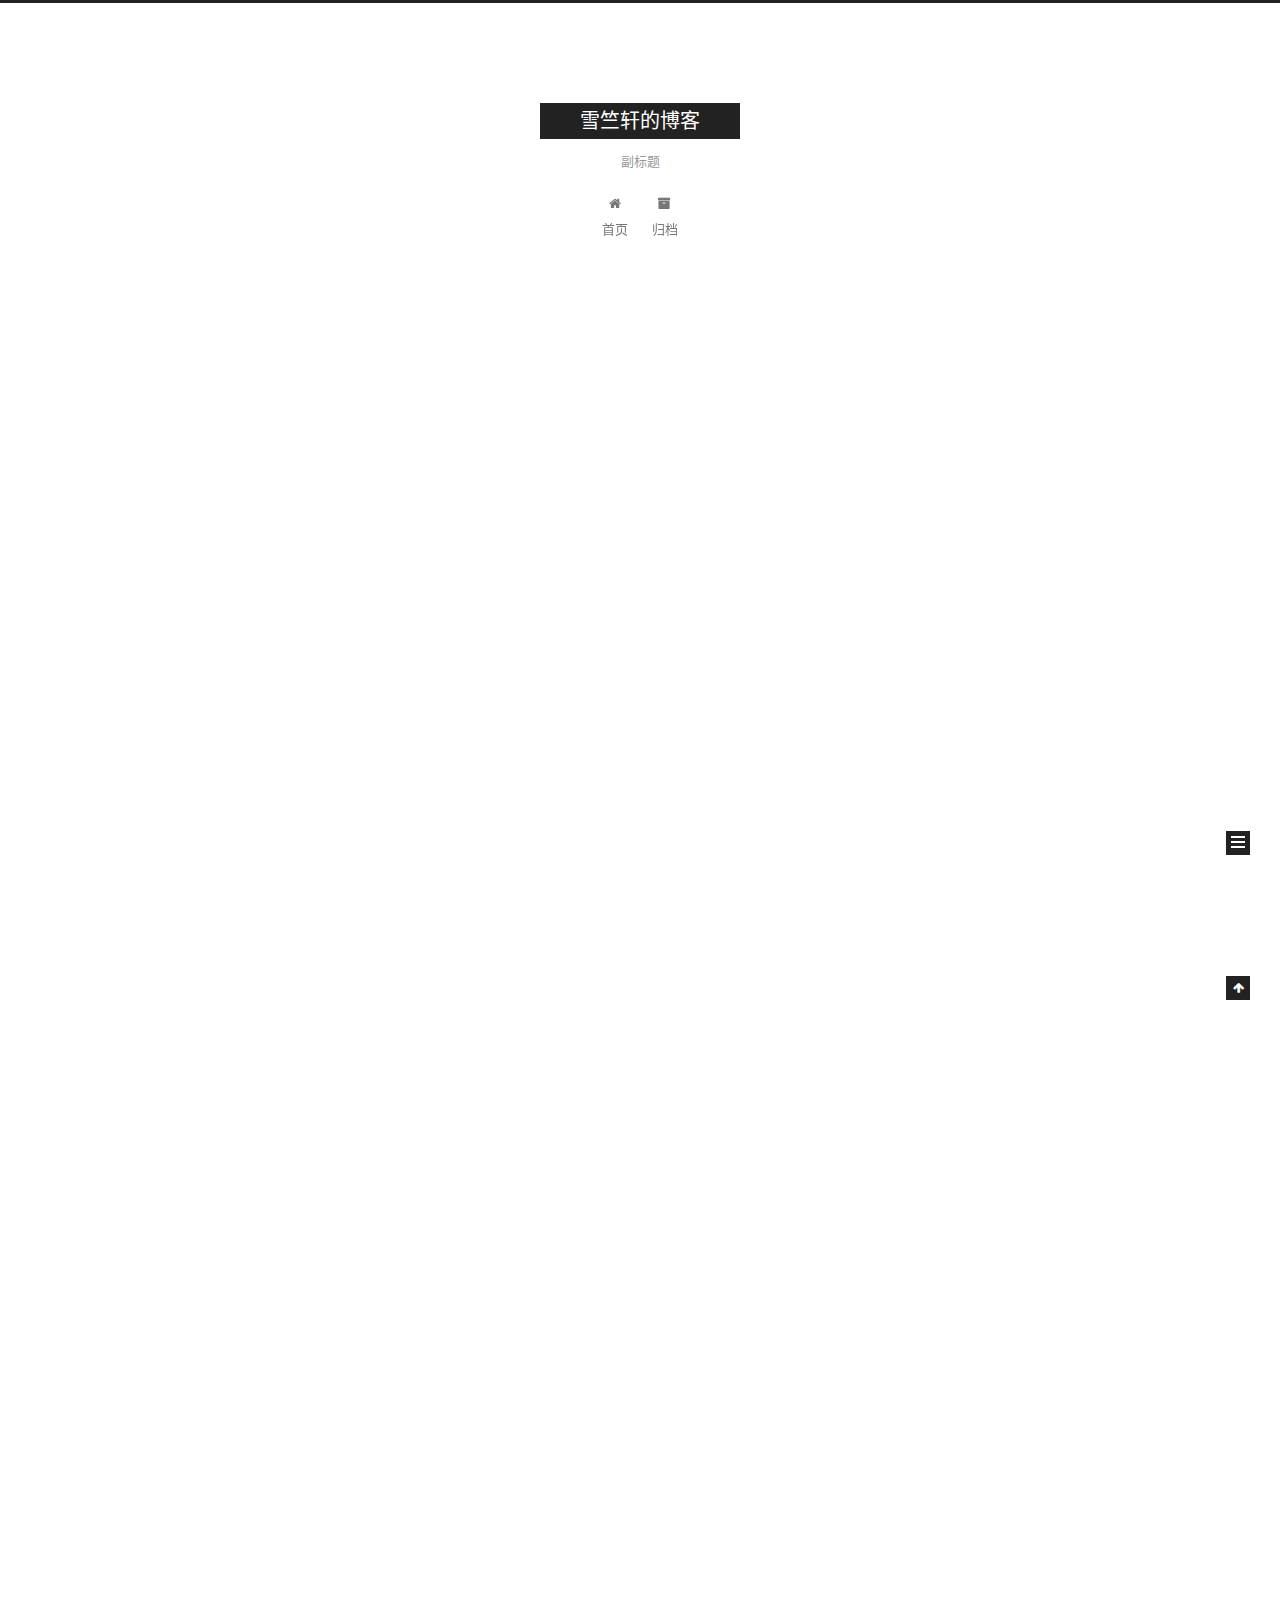
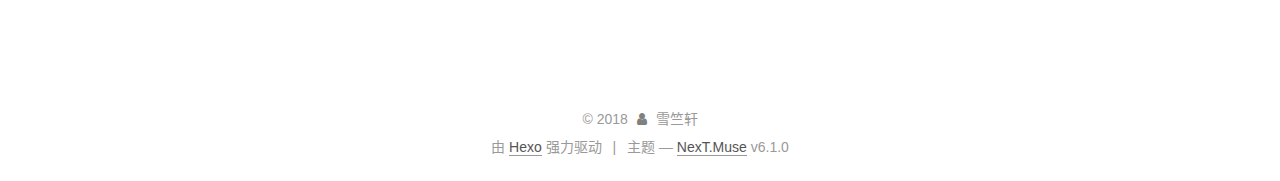
==== commit d56f0752: "Site updated: 2018-08-06 20:38:20" ====
--- a/index.html
+++ b/index.html
@@ -1,13 +1,106 @@
 <!DOCTYPE html>
-<html>
+
+
+
+  
+
+
+<html class="theme-next muse use-motion" lang="zh-CN">
 <head>
-  <meta charset="utf-8">
-  
-
-  
-  <title>雪竺轩的博客</title>
-  <meta name="viewport" content="width=device-width, initial-scale=1, maximum-scale=1">
+  <meta charset="UTF-8"/>
+<meta http-equiv="X-UA-Compatible" content="IE=edge" />
+<meta name="viewport" content="width=device-width, initial-scale=1, maximum-scale=2"/>
+<meta name="theme-color" content="#222">
+
+
+
+
+
+
+
+
+
+
+
+
+<meta http-equiv="Cache-Control" content="no-transform" />
+<meta http-equiv="Cache-Control" content="no-siteapp" />
+
+
+
+
+
+
+
+
+
+
+
+
+
+
+
+
+
+
+
+
+
+
+<link href="/lib/font-awesome/css/font-awesome.min.css?v=4.6.2" rel="stylesheet" type="text/css" />
+
+<link href="/css/main.css?v=6.1.0" rel="stylesheet" type="text/css" />
+
+
+  <link rel="apple-touch-icon" sizes="180x180" href="/images/apple-touch-icon-next.png?v=6.1.0">
+
+
+  <link rel="icon" type="image/png" sizes="32x32" href="/images/favicon-32x32-next.png?v=6.1.0">
+
+
+  <link rel="icon" type="image/png" sizes="16x16" href="/images/favicon-16x16-next.png?v=6.1.0">
+
+
+  <link rel="mask-icon" href="/images/logo.svg?v=6.1.0" color="#222">
+
+
+
+
+
+
+
+
+
+<script type="text/javascript" id="hexo.configurations">
+  var NexT = window.NexT || {};
+  var CONFIG = {
+    root: '/',
+    scheme: 'Muse',
+    version: '6.1.0',
+    sidebar: {"position":"left","display":"post","offset":12,"b2t":false,"scrollpercent":false,"onmobile":false},
+    fancybox: false,
+    fastclick: false,
+    lazyload: false,
+    tabs: true,
+    motion: {"enable":true,"async":false,"transition":{"post_block":"fadeIn","post_header":"slideDownIn","post_body":"slideDownIn","coll_header":"slideLeftIn","sidebar":"slideUpIn"}},
+    algolia: {
+      applicationID: '',
+      apiKey: '',
+      indexName: '',
+      hits: {"per_page":10},
+      labels: {"input_placeholder":"Search for Posts","hits_empty":"We didn't find any results for the search: ${query}","hits_stats":"${hits} results found in ${time} ms"}
+    }
+  };
+</script>
+
+
+  
+
+
+
+
   <meta name="description" content="朝着阳光走，刺眼，确是对的方向。">
+<meta name="keywords" content="Python 爬虫 数据分析 数据挖掘 人工智障">
 <meta property="og:type" content="website">
 <meta property="og:title" content="雪竺轩的博客">
 <meta property="og:url" content="http://yoursite.com/index.html">
@@ -17,116 +110,367 @@
 <meta name="twitter:card" content="summary">
 <meta name="twitter:title" content="雪竺轩的博客">
 <meta name="twitter:description" content="朝着阳光走，刺眼，确是对的方向。">
-  
-    <link rel="alternate" href="/atom.xml" title="雪竺轩的博客" type="application/atom+xml">
-  
-  
-    <link rel="icon" href="/favicon.png">
-  
-  
-    <link href="//fonts.googleapis.com/css?family=Source+Code+Pro" rel="stylesheet" type="text/css">
-  
-  <link rel="stylesheet" href="/css/style.css">
+
+
+
+
+
+
+  <link rel="canonical" href="http://yoursite.com/"/>
+
+
+
+<script type="text/javascript" id="page.configurations">
+  CONFIG.page = {
+    sidebar: "",
+  };
+</script>
+
+  <title>雪竺轩的博客</title>
+  
+
+
+
+
+
+
+
+
+
+  <noscript>
+  <style type="text/css">
+    .use-motion .motion-element,
+    .use-motion .brand,
+    .use-motion .menu-item,
+    .sidebar-inner,
+    .use-motion .post-block,
+    .use-motion .pagination,
+    .use-motion .comments,
+    .use-motion .post-header,
+    .use-motion .post-body,
+    .use-motion .collection-title { opacity: initial; }
+
+    .use-motion .logo,
+    .use-motion .site-title,
+    .use-motion .site-subtitle {
+      opacity: initial;
+      top: initial;
+    }
+
+    .use-motion {
+      .logo-line-before i { left: initial; }
+      .logo-line-after i { right: initial; }
+    }
+  </style>
+</noscript>
+
 </head>
 
-<body>
-  <div id="container">
-    <div id="wrap">
-      <header id="header">
-  <div id="banner"></div>
-  <div id="header-outer" class="outer">
-    <div id="header-title" class="inner">
-      <h1 id="logo-wrap">
-        <a href="/" id="logo">雪竺轩的博客</a>
-      </h1>
-      
+<body itemscope itemtype="http://schema.org/WebPage" lang="zh-CN">
+
+  
+  
+    
+  
+
+  <div class="container sidebar-position-left 
+  page-home">
+    <div class="headband"></div>
+
+    <header id="header" class="header" itemscope itemtype="http://schema.org/WPHeader">
+      <div class="header-inner"> 
+
+<div class="site-brand-wrapper">
+  <div class="site-meta ">
+    
+
+    <div class="custom-logo-site-title">
+      <a href="/" class="brand" rel="start">
+        <span class="logo-line-before"><i></i></span>
+        <span class="site-title">雪竺轩的博客</span>
+        <span class="logo-line-after"><i></i></span>
+      </a>
     </div>
-    <div id="header-inner" class="inner">
-      <nav id="main-nav">
-        <a id="main-nav-toggle" class="nav-icon"></a>
-        
-          <a class="main-nav-link" href="/">Home</a>
-        
-          <a class="main-nav-link" href="/archives">Archives</a>
-        
-      </nav>
-      <nav id="sub-nav">
-        
-          <a id="nav-rss-link" class="nav-icon" href="/atom.xml" title="RSS Feed"></a>
-        
-        <a id="nav-search-btn" class="nav-icon" title="搜索"></a>
-      </nav>
-      <div id="search-form-wrap">
-        <form action="//google.com/search" method="get" accept-charset="UTF-8" class="search-form"><input type="search" name="q" class="search-form-input" placeholder="Search"><button type="submit" class="search-form-submit">&#xF002;</button><input type="hidden" name="sitesearch" value="http://yoursite.com"></form>
-      </div>
+      
+        <p class="site-subtitle">副标题</p>
+      
+  </div>
+
+  <div class="site-nav-toggle">
+    <button aria-label="切换导航栏">
+      <span class="btn-bar"></span>
+      <span class="btn-bar"></span>
+      <span class="btn-bar"></span>
+    </button>
+  </div>
+</div>
+
+<nav class="site-nav">
+  
+
+  
+    <ul id="menu" class="menu">
+      
+        
+        
+          
+  <li class="menu-item menu-item-home">
+    <a href="/" rel="section">
+      <i class="menu-item-icon fa fa-fw fa-home"></i> <br />首页</a>
+</li>
+
+      
+        
+        
+          
+  <li class="menu-item menu-item-archives">
+    <a href="/archives/" rel="section">
+      <i class="menu-item-icon fa fa-fw fa-archive"></i> <br />归档</a>
+</li>
+
+      
+
+      
+    </ul>
+  
+
+  
+    
+
+  
+
+  
+</nav>
+
+
+  
+
+
+
+ </div>
+    </header>
+
+    
+
+
+    <main id="main" class="main">
+      <div class="main-inner">
+        <div class="content-wrap">
+          
+          <div id="content" class="content">
+            
+  <section id="posts" class="posts-expand">
+    
+      
+
+  
+
+  
+  
+  
+
+  
+
+  <article class="post post-type-normal" itemscope itemtype="http://schema.org/Article">
+  
+  
+  
+  <div class="post-block">
+    <link itemprop="mainEntityOfPage" href="http://yoursite.com/2018/08/06/雪竺轩测试文章/">
+
+    <span hidden itemprop="author" itemscope itemtype="http://schema.org/Person">
+      <meta itemprop="name" content="雪竺轩">
+      <meta itemprop="description" content="">
+      <meta itemprop="image" content="/images/avatar.gif">
+    </span>
+
+    <span hidden itemprop="publisher" itemscope itemtype="http://schema.org/Organization">
+      <meta itemprop="name" content="雪竺轩的博客">
+    </span>
+
+    
+      <header class="post-header">
+
+        
+        
+          <h1 class="post-title" itemprop="name headline">
+                
+                <a class="post-title-link" href="/2018/08/06/雪竺轩测试文章/" itemprop="url">雪竺轩测试文章</a></h1>
+        
+
+        <div class="post-meta">
+          <span class="post-time">
+            
+              <span class="post-meta-item-icon">
+                <i class="fa fa-calendar-o"></i>
+              </span>
+              
+                <span class="post-meta-item-text">发表于</span>
+              
+              <time title="创建于" itemprop="dateCreated datePublished" datetime="2018-08-06T20:34:53+08:00">2018-08-06</time>
+            
+
+            
+            
+
+            
+          </span>
+
+          
+
+          
+            
+          
+
+          
+          
+
+          
+
+          
+
+          
+
+        </div>
+      </header>
+    
+
+    
+    
+    
+    <div class="post-body" itemprop="articleBody">
+
+      
+      
+
+      
+        
+          
+            <p>这是一篇测试文章，欢迎关注作者博客[1]: <a href="https://ljm9104.github.io/" target="_blank" rel="noopener">https://ljm9104.github.io/</a></p>
+
+          
+        
+      
     </div>
-  </div>
-</header>
-      <div class="outer">
-        <section id="main">
-  
-    <article id="“test-Test Blog" class="article article-type-“test" itemscope itemprop="blogPost">
-  <div class="article-meta">
-    <a href="/2018/03/27/Test Blog/" class="article-date">
-  <time datetime="2018-03-27T15:13:10.000Z" itemprop="datePublished">2018-03-27</time>
-</a>
-    
-  </div>
-  <div class="article-inner">
-    
-    
-      <header class="article-header">
-        
-  
-    <h1 itemprop="name">
-      <a class="article-title" href="/2018/03/27/Test Blog/">Test Blog</a>
-    </h1>
-  
-
-      </header>
-    
-    <div class="article-entry" itemprop="articleBody">
-      
-        <p>测试文章。<br>虽然啥也没有，以后慢慢补充。</p>
-
-      
-    </div>
-    <footer class="article-footer">
-      <a data-url="http://yoursite.com/2018/03/27/Test Blog/" data-id="cjf9tf8c90000fcctr2sbr5kn" class="article-share-link">Share</a>
-      
-      
-  <ul class="article-tag-list"><li class="article-tag-list-item"><a class="article-tag-list-link" href="/tags/test/">test</a></li></ul>
-
+
+    
+
+    
+    
+    
+
+    
+
+    
+
+    
+
+    <footer class="post-footer">
+      
+
+      
+
+      
+
+      
+      
+        <div class="post-eof"></div>
+      
     </footer>
   </div>
   
-</article>
-
-
-  
-    <article id="post-hello-world" class="article article-type-post" itemscope itemprop="blogPost">
-  <div class="article-meta">
-    <a href="/2018/03/27/hello-world/" class="article-date">
-  <time datetime="2018-03-27T06:04:50.176Z" itemprop="datePublished">2018-03-27</time>
-</a>
-    
-  </div>
-  <div class="article-inner">
-    
-    
-      <header class="article-header">
-        
-  
-    <h1 itemprop="name">
-      <a class="article-title" href="/2018/03/27/hello-world/">Hello World</a>
-    </h1>
-  
-
+  
+  
+  </article>
+
+
+    
+      
+
+  
+
+  
+  
+  
+
+  
+
+  <article class="post post-type-normal" itemscope itemtype="http://schema.org/Article">
+  
+  
+  
+  <div class="post-block">
+    <link itemprop="mainEntityOfPage" href="http://yoursite.com/2018/03/27/hello-world/">
+
+    <span hidden itemprop="author" itemscope itemtype="http://schema.org/Person">
+      <meta itemprop="name" content="雪竺轩">
+      <meta itemprop="description" content="">
+      <meta itemprop="image" content="/images/avatar.gif">
+    </span>
+
+    <span hidden itemprop="publisher" itemscope itemtype="http://schema.org/Organization">
+      <meta itemprop="name" content="雪竺轩的博客">
+    </span>
+
+    
+      <header class="post-header">
+
+        
+        
+          <h1 class="post-title" itemprop="name headline">
+                
+                <a class="post-title-link" href="/2018/03/27/hello-world/" itemprop="url">Hello World</a></h1>
+        
+
+        <div class="post-meta">
+          <span class="post-time">
+            
+              <span class="post-meta-item-icon">
+                <i class="fa fa-calendar-o"></i>
+              </span>
+              
+                <span class="post-meta-item-text">发表于</span>
+              
+              <time title="创建于" itemprop="dateCreated datePublished" datetime="2018-03-27T14:04:50+08:00">2018-03-27</time>
+            
+
+            
+            
+
+            
+          </span>
+
+          
+
+          
+            
+          
+
+          
+          
+
+          
+
+          
+
+          
+
+        </div>
       </header>
     
-    <div class="article-entry" itemprop="articleBody">
-      
-        <p>Welcome to <a href="https://hexo.io/" target="_blank" rel="noopener">Hexo</a>! This is your very first post. Check <a href="https://hexo.io/docs/" target="_blank" rel="noopener">documentation</a> for more info. If you get any problems when using Hexo, you can find the answer in <a href="https://hexo.io/docs/troubleshooting.html" target="_blank" rel="noopener">troubleshooting</a> or you can ask me on <a href="https://github.com/hexojs/hexo/issues" target="_blank" rel="noopener">GitHub</a>.</p>
+
+    
+    
+    
+    <div class="post-body" itemprop="articleBody">
+
+      
+      
+
+      
+        
+          
+            <p>Welcome to <a href="https://hexo.io/" target="_blank" rel="noopener">Hexo</a>! This is your very first post. Check <a href="https://hexo.io/docs/" target="_blank" rel="noopener">documentation</a> for more info. If you get any problems when using Hexo, you can find the answer in <a href="https://hexo.io/docs/troubleshooting.html" target="_blank" rel="noopener">troubleshooting</a> or you can ask me on <a href="https://github.com/hexojs/hexo/issues" target="_blank" rel="noopener">GitHub</a>.</p>
 <h2 id="Quick-Start"><a href="#Quick-Start" class="headerlink" title="Quick Start"></a>Quick Start</h2><h3 id="Create-a-new-post"><a href="#Create-a-new-post" class="headerlink" title="Create a new post"></a>Create a new post</h3><figure class="highlight bash"><table><tr><td class="gutter"><pre><span class="line">1</span><br></pre></td><td class="code"><pre><span class="line">$ hexo new <span class="string">"My New Post"</span></span><br></pre></td></tr></table></figure>
 <p>More info: <a href="https://hexo.io/docs/writing.html" target="_blank" rel="noopener">Writing</a></p>
 <h3 id="Run-server"><a href="#Run-server" class="headerlink" title="Run server"></a>Run server</h3><figure class="highlight bash"><table><tr><td class="gutter"><pre><span class="line">1</span><br></pre></td><td class="code"><pre><span class="line">$ hexo server</span><br></pre></td></tr></table></figure>
@@ -136,109 +480,302 @@
 <h3 id="Deploy-to-remote-sites"><a href="#Deploy-to-remote-sites" class="headerlink" title="Deploy to remote sites"></a>Deploy to remote sites</h3><figure class="highlight bash"><table><tr><td class="gutter"><pre><span class="line">1</span><br></pre></td><td class="code"><pre><span class="line">$ hexo deploy</span><br></pre></td></tr></table></figure>
 <p>More info: <a href="https://hexo.io/docs/deployment.html" target="_blank" rel="noopener">Deployment</a></p>
 
+          
+        
       
     </div>
-    <footer class="article-footer">
-      <a data-url="http://yoursite.com/2018/03/27/hello-world/" data-id="cjf9tf8ds0003fcctz7b56n7g" class="article-share-link">Share</a>
-      
+
+    
+
+    
+    
+    
+
+    
+
+    
+
+    
+
+    <footer class="post-footer">
+      
+
+      
+
+      
+
+      
+      
+        <div class="post-eof"></div>
       
     </footer>
   </div>
   
-</article>
-
-
-  
-
-
-</section>
-        
-          <aside id="sidebar">
-  
-    
-
-  
-    
-  <div class="widget-wrap">
-    <h3 class="widget-title">标签</h3>
-    <div class="widget">
-      <ul class="tag-list"><li class="tag-list-item"><a class="tag-list-link" href="/tags/test/">test</a></li></ul>
+  
+  
+  </article>
+
+
+    
+  </section>
+
+  
+
+
+          </div>
+          
+
+        </div>
+        
+          
+  
+  <div class="sidebar-toggle">
+    <div class="sidebar-toggle-line-wrap">
+      <span class="sidebar-toggle-line sidebar-toggle-line-first"></span>
+      <span class="sidebar-toggle-line sidebar-toggle-line-middle"></span>
+      <span class="sidebar-toggle-line sidebar-toggle-line-last"></span>
     </div>
   </div>
 
-
-  
-    
-  <div class="widget-wrap">
-    <h3 class="widget-title">标签云</h3>
-    <div class="widget tagcloud">
-      <a href="/tags/test/" style="font-size: 10px;">test</a>
+  <aside id="sidebar" class="sidebar">
+    
+    <div class="sidebar-inner">
+
+      
+
+      
+
+      <section class="site-overview-wrap sidebar-panel sidebar-panel-active">
+        <div class="site-overview">
+          <div class="site-author motion-element" itemprop="author" itemscope itemtype="http://schema.org/Person">
+            
+              <p class="site-author-name" itemprop="name">雪竺轩</p>
+              <p class="site-description motion-element" itemprop="description">朝着阳光走，刺眼，确是对的方向。</p>
+          </div>
+
+          
+            <nav class="site-state motion-element">
+              
+                <div class="site-state-item site-state-posts">
+                
+                  <a href="/archives/">
+                
+                    <span class="site-state-item-count">2</span>
+                    <span class="site-state-item-name">日志</span>
+                  </a>
+                </div>
+              
+
+              
+
+              
+            </nav>
+          
+
+          
+
+          
+
+          
+          
+
+          
+          
+
+          
+            
+          
+          
+
+        </div>
+      </section>
+
+      
+
+      
+
     </div>
+  </aside>
+
+
+        
+      </div>
+    </main>
+
+    <footer id="footer" class="footer">
+      <div class="footer-inner">
+        <div class="copyright">&copy; <span itemprop="copyrightYear">2018</span>
+  <span class="with-love" id="animate"> 
+    <i class="fa fa-user"></i>
+  </span>
+  <span class="author" itemprop="copyrightHolder">雪竺轩</span>
+
+  
+
+  
+</div>
+
+
+
+
+  <div class="powered-by">由 <a class="theme-link" target="_blank" href="https://hexo.io">Hexo</a> 强力驱动</div>
+
+
+
+  <span class="post-meta-divider">|</span>
+
+
+
+  <div class="theme-info">主题 &mdash; <a class="theme-link" target="_blank" href="https://github.com/theme-next/hexo-theme-next">NexT.Muse</a> v6.1.0</div>
+
+
+
+
+        
+
+
+
+
+
+
+
+
+        
+      </div>
+    </footer>
+
+    
+      <div class="back-to-top">
+        <i class="fa fa-arrow-up"></i>
+        
+      </div>
+    
+
+    
+
   </div>
 
   
-    
-  <div class="widget-wrap">
-    <h3 class="widget-title">归档</h3>
-    <div class="widget">
-      <ul class="archive-list"><li class="archive-list-item"><a class="archive-list-link" href="/archives/2018/03/">三月 2018</a></li></ul>
-    </div>
-  </div>
-
-
-  
-    
-  <div class="widget-wrap">
-    <h3 class="widget-title">最新文章</h3>
-    <div class="widget">
-      <ul>
-        
-          <li>
-            <a href="/2018/03/27/Test Blog/">Test Blog</a>
-          </li>
-        
-          <li>
-            <a href="/2018/03/27/hello-world/">Hello World</a>
-          </li>
-        
-      </ul>
-    </div>
-  </div>
-
-  
-</aside>
-        
-      </div>
-      <footer id="footer">
-  
-  <div class="outer">
-    <div id="footer-info" class="inner">
-      &copy; 2018 ljm<br>
-      Powered by <a href="http://hexo.io/" target="_blank">Hexo</a>
-    </div>
-  </div>
-</footer>
-    </div>
-    <nav id="mobile-nav">
-  
-    <a href="/" class="mobile-nav-link">Home</a>
-  
-    <a href="/archives" class="mobile-nav-link">Archives</a>
-  
-</nav>
-    
-
-<script src="//ajax.googleapis.com/ajax/libs/jquery/2.0.3/jquery.min.js"></script>
-
-
-  <link rel="stylesheet" href="/fancybox/jquery.fancybox.css">
-  <script src="/fancybox/jquery.fancybox.pack.js"></script>
-
-
-<script src="/js/script.js"></script>
-
-
-
-  </div>
+
+<script type="text/javascript">
+  if (Object.prototype.toString.call(window.Promise) !== '[object Function]') {
+    window.Promise = null;
+  }
+</script>
+
+
+
+
+
+
+
+
+
+
+
+
+
+
+
+
+
+
+
+
+
+
+
+
+
+
+  
+  
+    <script type="text/javascript" src="/lib/jquery/index.js?v=2.1.3"></script>
+  
+
+  
+  
+    <script type="text/javascript" src="/lib/velocity/velocity.min.js?v=1.2.1"></script>
+  
+
+  
+  
+    <script type="text/javascript" src="/lib/velocity/velocity.ui.min.js?v=1.2.1"></script>
+  
+
+
+  
+
+
+  <script type="text/javascript" src="/js/src/utils.js?v=6.1.0"></script>
+
+  <script type="text/javascript" src="/js/src/motion.js?v=6.1.0"></script>
+
+
+
+  
+  
+
+  
+
+  
+
+
+  <script type="text/javascript" src="/js/src/bootstrap.js?v=6.1.0"></script>
+
+
+
+  
+
+
+
+	
+
+
+
+
+
+  
+
+
+
+
+
+  
+
+
+
+
+
+
+
+
+
+
+  
+
+
+
+
+
+  
+
+  
+
+  
+
+  
+
+  
+  
+
+  
+
+  
+
+  
+
+  
+
 </body>
-</html>+</html>
--- a/css/main.css
+++ b/css/main.css
@@ -0,0 +1,2584 @@
+/* normalize.css v3.0.2 | MIT License | git.io/normalize */
+html {
+  font-family: sans-serif; /* 1 */
+  -ms-text-size-adjust: 100%; /* 2 */
+  -webkit-text-size-adjust: 100%; /* 2 */
+}
+body {
+  margin: 0;
+}
+article,
+aside,
+details,
+figcaption,
+figure,
+footer,
+header,
+hgroup,
+main,
+menu,
+nav,
+section,
+summary {
+  display: block;
+}
+audio,
+canvas,
+progress,
+video {
+  display: inline-block; /* 1 */
+  vertical-align: baseline; /* 2 */
+}
+audio:not([controls]) {
+  display: none;
+  height: 0;
+}
+[hidden],
+template {
+  display: none;
+}
+a {
+  background-color: transparent;
+}
+a:active,
+a:hover {
+  outline: 0;
+}
+abbr[title] {
+  border-bottom: 1px dotted;
+}
+b,
+strong {
+  font-weight: bold;
+}
+dfn {
+  font-style: italic;
+}
+h1 {
+  font-size: 2em;
+  margin: 0.67em 0;
+}
+mark {
+  background: #ff0;
+  color: #000;
+}
+small {
+  font-size: 80%;
+}
+sub,
+sup {
+  font-size: 75%;
+  line-height: 0;
+  position: relative;
+  vertical-align: baseline;
+}
+sup {
+  top: -0.5em;
+}
+sub {
+  bottom: -0.25em;
+}
+img {
+  border: 0;
+}
+svg:not(:root) {
+  overflow: hidden;
+}
+figure {
+  margin: 1em 40px;
+}
+hr {
+  -moz-box-sizing: content-box;
+  box-sizing: content-box;
+  height: 0;
+}
+pre {
+  overflow: auto;
+}
+code,
+kbd,
+pre,
+samp {
+  font-family: monospace, monospace;
+  font-size: 1em;
+}
+button,
+input,
+optgroup,
+select,
+textarea {
+  color: inherit; /* 1 */
+  font: inherit; /* 2 */
+  margin: 0; /* 3 */
+}
+button {
+  overflow: visible;
+}
+button,
+select {
+  text-transform: none;
+}
+button,
+html input[type="button"],
+input[type="reset"],
+input[type="submit"] {
+  -webkit-appearance: button; /* 2 */
+  cursor: pointer; /* 3 */
+}
+button[disabled],
+html input[disabled] {
+  cursor: default;
+}
+button::-moz-focus-inner,
+input::-moz-focus-inner {
+  border: 0;
+  padding: 0;
+}
+input {
+  line-height: normal;
+}
+input[type="checkbox"],
+input[type="radio"] {
+  box-sizing: border-box; /* 1 */
+  padding: 0; /* 2 */
+}
+input[type="number"]::-webkit-inner-spin-button,
+input[type="number"]::-webkit-outer-spin-button {
+  height: auto;
+}
+input[type="search"] {
+  -webkit-appearance: textfield; /* 1 */
+  -moz-box-sizing: content-box;
+  -webkit-box-sizing: content-box; /* 2 */
+  box-sizing: content-box;
+}
+input[type="search"]::-webkit-search-cancel-button,
+input[type="search"]::-webkit-search-decoration {
+  -webkit-appearance: none;
+}
+fieldset {
+  border: 1px solid #c0c0c0;
+  margin: 0 2px;
+  padding: 0.35em 0.625em 0.75em;
+}
+legend {
+  border: 0; /* 1 */
+  padding: 0; /* 2 */
+}
+textarea {
+  overflow: auto;
+}
+optgroup {
+  font-weight: bold;
+}
+table {
+  border-collapse: collapse;
+  border-spacing: 0;
+}
+td,
+th {
+  padding: 0;
+}
+::selection {
+  background: #262a30;
+  color: #fff;
+}
+body {
+  position: relative;
+  font-family: 'Lato', "PingFang SC", "Microsoft YaHei", sans-serif;
+  font-size: 14px;
+  line-height: 2;
+  color: #555;
+  background: #fff;
+}
+@media (max-width: 767px) {
+  body {
+    padding-right: 0 !important;
+  }
+}
+@media (min-width: 768px) and (max-width: 991px) {
+  body {
+    padding-right: 0 !important;
+  }
+}
+@media (min-width: 1600px) {
+  body {
+    font-size: 16px;
+  }
+}
+h1,
+h2,
+h3,
+h4,
+h5,
+h6 {
+  margin: 0;
+  padding: 0;
+  font-weight: bold;
+  line-height: 1.5;
+  font-family: 'Lato', "PingFang SC", "Microsoft YaHei", sans-serif;
+}
+h1,
+h2,
+h3,
+h4,
+h5,
+h6 {
+  margin: 20px 0 15px;
+}
+h1 {
+  font-size: 22px;
+}
+@media (max-width: 767px) {
+  h1 {
+    font-size: 18px;
+  }
+}
+h2 {
+  font-size: 20px;
+}
+@media (max-width: 767px) {
+  h2 {
+    font-size: 16px;
+  }
+}
+h3 {
+  font-size: 18px;
+}
+@media (max-width: 767px) {
+  h3 {
+    font-size: 14px;
+  }
+}
+h4 {
+  font-size: 16px;
+}
+@media (max-width: 767px) {
+  h4 {
+    font-size: 12px;
+  }
+}
+h5 {
+  font-size: 14px;
+}
+@media (max-width: 767px) {
+  h5 {
+    font-size: 10px;
+  }
+}
+h6 {
+  font-size: 12px;
+}
+@media (max-width: 767px) {
+  h6 {
+    font-size: 8px;
+  }
+}
+p {
+  margin: 0 0 20px 0;
+}
+a {
+  color: #555;
+  text-decoration: none;
+  outline: none;
+  border-bottom: 1px solid #999;
+  word-wrap: break-word;
+}
+a:hover {
+  color: #222;
+  border-bottom-color: #222;
+}
+blockquote {
+  margin: 0;
+  padding: 0;
+}
+img {
+  display: block;
+  margin: auto;
+  max-width: 100%;
+  height: auto;
+}
+hr {
+  margin: 40px 0;
+  height: 3px;
+  border: none;
+  background-color: #ddd;
+  background-image: repeating-linear-gradient(-45deg, #fff, #fff 4px, transparent 4px, transparent 8px);
+}
+blockquote {
+  padding: 0 15px;
+  color: #666;
+  border-left: 4px solid #ddd;
+}
+blockquote cite::before {
+  content: "-";
+  padding: 0 5px;
+}
+dt {
+  font-weight: 700;
+}
+dd {
+  margin: 0;
+  padding: 0;
+}
+kbd {
+  border: 1px solid #ccc;
+  border-radius: 0.2em;
+  box-shadow: 0.1em 0.1em 0.2em rgba(0,0,0,0.1);
+  background-color: #f9f9f9;
+  font-family: inherit;
+  background-image: -webkit-linear-gradient(top, #eee, #fff, #eee);
+  padding: 0.1em 0.3em;
+  white-space: nowrap;
+}
+.text-left {
+  text-align: left;
+}
+.text-center {
+  text-align: center;
+}
+.text-right {
+  text-align: right;
+}
+.text-justify {
+  text-align: justify;
+}
+.text-nowrap {
+  white-space: nowrap;
+}
+.text-lowercase {
+  text-transform: lowercase;
+}
+.text-uppercase {
+  text-transform: uppercase;
+}
+.text-capitalize {
+  text-transform: capitalize;
+}
+.center-block {
+  display: block;
+  margin-left: auto;
+  margin-right: auto;
+}
+.clearfix:before,
+.clearfix:after {
+  content: " ";
+  display: table;
+}
+.clearfix:after {
+  clear: both;
+}
+.pullquote {
+  width: 45%;
+}
+.pullquote.left {
+  float: left;
+  margin-left: 5px;
+  margin-right: 10px;
+}
+.pullquote.right {
+  float: right;
+  margin-left: 10px;
+  margin-right: 5px;
+}
+.affix.affix.affix {
+  position: fixed;
+}
+.translation {
+  margin-top: -20px;
+  font-size: 14px;
+  color: #999;
+}
+.scrollbar-measure {
+  width: 100px;
+  height: 100px;
+  overflow: scroll;
+  position: absolute;
+  top: -9999px;
+}
+.use-motion .motion-element {
+  opacity: 0;
+}
+table {
+  margin: 20px 0;
+  width: 100%;
+  border-collapse: collapse;
+  border-spacing: 0;
+  border: 1px solid #ddd;
+  font-size: 14px;
+  word-wrap: break-all;
+}
+table>tbody>tr:nth-of-type(odd) {
+  background-color: #f9f9f9;
+}
+table>tbody>tr:hover {
+  background-color: #f5f5f5;
+}
+caption,
+th,
+td {
+  padding: 8px;
+  text-align: left;
+  vertical-align: middle;
+  font-weight: normal;
+}
+th,
+td {
+  border-bottom: 3px solid #ddd;
+  border-right: 1px solid #eee;
+}
+th {
+  padding-bottom: 10px;
+  font-weight: 700;
+}
+td {
+  border-bottom-width: 1px;
+}
+html,
+body {
+  height: 100%;
+}
+.container {
+  position: relative;
+  min-height: 100%;
+}
+.header-inner {
+  margin: 0 auto;
+  padding: 100px 0 70px;
+  width: 700px;
+}
+@media (min-width: 1600px) {
+  .container .header-inner {
+    width: 900px;
+  }
+}
+.main {
+  padding-bottom: 150px;
+}
+.main-inner {
+  margin: 0 auto;
+  width: 700px;
+}
+@media (min-width: 1600px) {
+  .container .main-inner {
+    width: 900px;
+  }
+}
+.footer {
+  position: absolute;
+  left: 0;
+  bottom: 0;
+  width: 100%;
+  min-height: 50px;
+}
+.footer-inner {
+  box-sizing: border-box;
+  margin: 20px auto;
+  width: 700px;
+}
+@media (min-width: 1600px) {
+  .container .footer-inner {
+    width: 900px;
+  }
+}
+pre,
+.highlight {
+  overflow: auto;
+  margin: 20px 0;
+  padding: 0;
+  font-size: 14px;
+  color: #4d4d4c;
+  background: #f7f7f7;
+  line-height: 1.6;
+}
+pre,
+code {
+  font-family: consolas, Menlo, "PingFang SC", "Microsoft YaHei", monospace;
+}
+code {
+  padding: 2px 4px;
+  word-wrap: break-word;
+  color: #555;
+  background: #eee;
+  border-radius: 3px;
+  font-size: 14px;
+}
+pre {
+  padding: 10px;
+}
+pre code {
+  padding: 0;
+  color: #4d4d4c;
+  background: none;
+  text-shadow: none;
+}
+.highlight {
+  border-radius: 1px;
+}
+.highlight pre {
+  border: none;
+  margin: 0;
+  padding: 10px 0;
+}
+.highlight table {
+  margin: 0;
+  width: auto;
+  border: none;
+}
+.highlight td {
+  border: none;
+  padding: 0;
+}
+.highlight figcaption {
+  font-size: 1em;
+  color: #4d4d4c;
+  line-height: 1em;
+  margin-bottom: 1em;
+  margin: 0em;
+  padding: 0.5em;
+  background: #eee;
+  border-bottom: 1px solid #e9e9e9;
+}
+.highlight figcaption:before,
+.highlight figcaption:after {
+  content: " ";
+  display: table;
+}
+.highlight figcaption:after {
+  clear: both;
+}
+.highlight figcaption a {
+  float: right;
+  color: #4d4d4c;
+}
+.highlight figcaption a:hover {
+  border-bottom-color: #4d4d4c;
+}
+.highlight .gutter pre {
+  padding-left: 10px;
+  padding-right: 10px;
+  color: #869194;
+  text-align: right;
+  background-color: #eff2f3;
+}
+.highlight .code pre {
+  width: 100%;
+  padding-left: 10px;
+  padding-right: 10px;
+  background-color: #f7f7f7;
+}
+.highlight .line {
+  height: 20px;
+}
+.gutter {
+  -webkit-user-select: none;
+  -moz-user-select: none;
+  -ms-user-select: none;
+  user-select: none;
+}
+.gist table {
+  width: auto;
+}
+.gist table td {
+  border: none;
+}
+pre .deletion {
+  background: #fdd;
+}
+pre .addition {
+  background: #dfd;
+}
+pre .meta {
+  color: #8959a8;
+}
+pre .comment {
+  color: #8e908c;
+}
+pre .variable,
+pre .attribute,
+pre .tag,
+pre .regexp,
+pre .ruby .constant,
+pre .xml .tag .title,
+pre .xml .pi,
+pre .xml .doctype,
+pre .html .doctype,
+pre .css .id,
+pre .css .class,
+pre .css .pseudo {
+  color: #c82829;
+}
+pre .number,
+pre .preprocessor,
+pre .built_in,
+pre .literal,
+pre .params,
+pre .constant,
+pre .command {
+  color: #f5871f;
+}
+pre .ruby .class .title,
+pre .css .rules .attribute,
+pre .string,
+pre .value,
+pre .inheritance,
+pre .header,
+pre .ruby .symbol,
+pre .xml .cdata,
+pre .special,
+pre .number,
+pre .formula {
+  color: #718c00;
+}
+pre .title,
+pre .css .hexcolor {
+  color: #3e999f;
+}
+pre .function,
+pre .python .decorator,
+pre .python .title,
+pre .ruby .function .title,
+pre .ruby .title .keyword,
+pre .perl .sub,
+pre .javascript .title,
+pre .coffeescript .title {
+  color: #4271ae;
+}
+pre .keyword,
+pre .javascript .function {
+  color: #8959a8;
+}
+.full-image.full-image.full-image.full-image {
+  border: none;
+  max-width: 100%;
+  width: auto;
+  margin: 20px auto 25px;
+}
+.blockquote-center,
+.page-home .post-type-quote blockquote,
+.page-post-detail .post-type-quote blockquote {
+  position: relative;
+  margin: 40px 0;
+  padding: 0;
+  border-left: none;
+  text-align: center;
+}
+.blockquote-center::before,
+.page-home .post-type-quote blockquote::before,
+.page-post-detail .post-type-quote blockquote::before,
+.blockquote-center::after,
+.page-home .post-type-quote blockquote::after,
+.page-post-detail .post-type-quote blockquote::after {
+  position: absolute;
+  content: ' ';
+  display: block;
+  width: 100%;
+  height: 24px;
+  opacity: 0.2;
+  background-repeat: no-repeat;
+  background-position: 0 -6px;
+  background-size: 22px 22px;
+}
+.blockquote-center::before,
+.page-home .post-type-quote blockquote::before,
+.page-post-detail .post-type-quote blockquote::before {
+  top: -20px;
+  background-image: url("../images/quote-l.svg");
+  border-top: 1px solid #ccc;
+}
+.blockquote-center::after,
+.page-home .post-type-quote blockquote::after,
+.page-post-detail .post-type-quote blockquote::after {
+  bottom: -20px;
+  background-image: url("../images/quote-r.svg");
+  border-bottom: 1px solid #ccc;
+  background-position: 100% 8px;
+}
+.blockquote-center p,
+.page-home .post-type-quote blockquote p,
+.page-post-detail .post-type-quote blockquote p,
+.blockquote-center div,
+.page-home .post-type-quote blockquote div,
+.page-post-detail .post-type-quote blockquote div {
+  text-align: center;
+}
+.post .post-body .group-picture img {
+  box-sizing: border-box;
+  padding: 0 3px;
+  border: none;
+}
+.post .group-picture-row {
+  overflow: hidden;
+  margin-top: 6px;
+}
+.post .group-picture-row:first-child {
+  margin-top: 0;
+}
+.post .group-picture-column {
+  float: left;
+}
+.page-post-detail .post-body .group-picture-column {
+  float: none;
+  margin-top: 10px;
+  width: auto !important;
+}
+.page-post-detail .post-body .group-picture-column img {
+  margin: 0 auto;
+}
+.page-archive .group-picture-container {
+  overflow: hidden;
+}
+.page-archive .group-picture-row {
+  float: left;
+}
+.page-archive .group-picture-row:first-child {
+  margin-top: 6px;
+}
+.page-archive .group-picture-column {
+  max-width: 150px;
+  max-height: 150px;
+}
+.post-body .note {
+  position: relative;
+  padding: 15px;
+  margin-bottom: 20px;
+  border: 1px solid #eee;
+  border-left-width: 5px;
+  border-radius: 3px;
+}
+.post-body .note h2,
+.post-body .note h3,
+.post-body .note h4,
+.post-body .note h5,
+.post-body .note h6 {
+  margin-top: 0;
+  margin-bottom: 0;
+  border-bottom: initial;
+  padding-top: 0 !important;
+}
+.post-body .note p:first-child,
+.post-body .note ul:first-child,
+.post-body .note ol:first-child,
+.post-body .note table:first-child,
+.post-body .note pre:first-child,
+.post-body .note blockquote:first-child {
+  margin-top: 0;
+}
+.post-body .note p:last-child,
+.post-body .note ul:last-child,
+.post-body .note ol:last-child,
+.post-body .note table:last-child,
+.post-body .note pre:last-child,
+.post-body .note blockquote:last-child {
+  margin-bottom: 0;
+}
+.post-body .note.default {
+  border-left-color: #777;
+}
+.post-body .note.default h2,
+.post-body .note.default h3,
+.post-body .note.default h4,
+.post-body .note.default h5,
+.post-body .note.default h6 {
+  color: #777;
+}
+.post-body .note.primary {
+  border-left-color: #6f42c1;
+}
+.post-body .note.primary h2,
+.post-body .note.primary h3,
+.post-body .note.primary h4,
+.post-body .note.primary h5,
+.post-body .note.primary h6 {
+  color: #6f42c1;
+}
+.post-body .note.info {
+  border-left-color: #428bca;
+}
+.post-body .note.info h2,
+.post-body .note.info h3,
+.post-body .note.info h4,
+.post-body .note.info h5,
+.post-body .note.info h6 {
+  color: #428bca;
+}
+.post-body .note.success {
+  border-left-color: #5cb85c;
+}
+.post-body .note.success h2,
+.post-body .note.success h3,
+.post-body .note.success h4,
+.post-body .note.success h5,
+.post-body .note.success h6 {
+  color: #5cb85c;
+}
+.post-body .note.warning {
+  border-left-color: #f0ad4e;
+}
+.post-body .note.warning h2,
+.post-body .note.warning h3,
+.post-body .note.warning h4,
+.post-body .note.warning h5,
+.post-body .note.warning h6 {
+  color: #f0ad4e;
+}
+.post-body .note.danger {
+  border-left-color: #d9534f;
+}
+.post-body .note.danger h2,
+.post-body .note.danger h3,
+.post-body .note.danger h4,
+.post-body .note.danger h5,
+.post-body .note.danger h6 {
+  color: #d9534f;
+}
+.post-body .label {
+  display: inline;
+  padding: 0 2px;
+  white-space: nowrap;
+}
+.post-body .label.default {
+  background-color: #f0f0f0;
+}
+.post-body .label.primary {
+  background-color: #efe6f7;
+}
+.post-body .label.info {
+  background-color: #e5f2f8;
+}
+.post-body .label.success {
+  background-color: #e7f4e9;
+}
+.post-body .label.warning {
+  background-color: #fcf6e1;
+}
+.post-body .label.danger {
+  background-color: #fae8eb;
+}
+.post-body .tabs {
+  position: relative;
+  display: block;
+  margin-bottom: 20px;
+  padding-top: 10px;
+}
+.post-body .tabs ul.nav-tabs {
+  margin: 0;
+  padding: 0;
+  display: flex;
+  margin-bottom: -1px;
+}
+@media (max-width: 413px) {
+  .post-body .tabs ul.nav-tabs {
+    display: block;
+    margin-bottom: 5px;
+  }
+}
+.post-body .tabs ul.nav-tabs li.tab {
+  list-style-type: none !important;
+  margin: 0 0.25em 0 0;
+  border-top: 3px solid transparent;
+  border-left: 1px solid transparent;
+  border-right: 1px solid transparent;
+}
+@media (max-width: 413px) {
+  .post-body .tabs ul.nav-tabs li.tab {
+    margin: initial;
+    border-top: 1px solid transparent;
+    border-left: 3px solid transparent;
+    border-right: 1px solid transparent;
+    border-bottom: 1px solid transparent;
+  }
+}
+.post-body .tabs ul.nav-tabs li.tab a {
+  outline: 0;
+  border-bottom: initial;
+  display: block;
+  line-height: 1.8em;
+  padding: 0.25em 0.75em;
+  transition-duration: 0.2s;
+  transition-timing-function: ease-out;
+  transition-delay: 0s;
+}
+.post-body .tabs ul.nav-tabs li.tab a i {
+  width: 1.285714285714286em;
+}
+.post-body .tabs ul.nav-tabs li.tab.active {
+  border-top: 3px solid #fc6423;
+  border-left: 1px solid #ddd;
+  border-right: 1px solid #ddd;
+  background-color: #fff;
+}
+@media (max-width: 413px) {
+  .post-body .tabs ul.nav-tabs li.tab.active {
+    border-top: 1px solid #ddd;
+    border-left: 3px solid #fc6423;
+    border-right: 1px solid #ddd;
+    border-bottom: 1px solid #ddd;
+  }
+}
+.post-body .tabs ul.nav-tabs li.tab.active a {
+  cursor: default;
+  color: #555;
+}
+.post-body .tabs .tab-content {
+  background-color: #fff;
+}
+.post-body .tabs .tab-content .tab-pane {
+  border: 1px solid #ddd;
+  padding: 20px 20px 0 20px;
+}
+.post-body .tabs .tab-content .tab-pane:not(.active) {
+  display: none !important;
+}
+.post-body .tabs .tab-content .tab-pane.active {
+  display: block !important;
+}
+.btn {
+  display: inline-block;
+  padding: 0 20px;
+  font-size: 14px;
+  color: #fff;
+  background: #222;
+  border: 2px solid #222;
+  text-decoration: none;
+  border-radius: 0;
+  transition-property: background-color;
+  transition-duration: 0.2s;
+  transition-timing-function: ease-in-out;
+  transition-delay: 0s;
+  line-height: 2;
+}
+.btn:hover {
+  border-color: #222;
+  color: #222;
+  background: #fff;
+}
+.btn +.btn {
+  margin: 0 0 8px 8px;
+}
+.btn .fa-fw {
+  width: 1.285714285714286em;
+  text-align: left;
+}
+.btn-bar {
+  display: block;
+  width: 22px;
+  height: 2px;
+  background: #555;
+  border-radius: 1px;
+}
+.btn-bar+.btn-bar {
+  margin-top: 4px;
+}
+.pagination {
+  margin: 120px 0 40px;
+  text-align: center;
+  border-top: 1px solid #eee;
+}
+.page-number-basic,
+.pagination .prev,
+.pagination .next,
+.pagination .page-number,
+.pagination .space {
+  display: inline-block;
+  position: relative;
+  top: -1px;
+  margin: 0 10px;
+  padding: 0 11px;
+}
+@media (max-width: 767px) {
+  .page-number-basic,
+  .pagination .prev,
+  .pagination .next,
+  .pagination .page-number,
+  .pagination .space {
+    margin: 0 5px;
+  }
+}
+.pagination .prev,
+.pagination .next,
+.pagination .page-number {
+  border-bottom: 0;
+  border-top: 1px solid #eee;
+  transition-property: border-color;
+  transition-duration: 0.2s;
+  transition-timing-function: ease-in-out;
+  transition-delay: 0s;
+}
+.pagination .prev:hover,
+.pagination .next:hover,
+.pagination .page-number:hover {
+  border-top-color: #222;
+}
+.pagination .space {
+  padding: 0;
+  margin: 0;
+}
+.pagination .prev {
+  margin-left: 0;
+}
+.pagination .next {
+  margin-right: 0;
+}
+.pagination .page-number.current {
+  color: #fff;
+  background: #ccc;
+  border-top-color: #ccc;
+}
+@media (max-width: 767px) {
+  .pagination {
+    border-top: none;
+  }
+  .pagination .prev,
+  .pagination .next,
+  .pagination .page-number {
+    margin-bottom: 10px;
+    border-top: 0;
+    border-bottom: 1px solid #eee;
+    padding: 0 10px;
+  }
+  .pagination .prev:hover,
+  .pagination .next:hover,
+  .pagination .page-number:hover {
+    border-bottom-color: #222;
+  }
+}
+.comments {
+  margin: 60px 20px 0;
+}
+.tag-cloud {
+  text-align: center;
+}
+.tag-cloud a {
+  display: inline-block;
+  margin: 10px;
+}
+.back-to-top {
+  box-sizing: border-box;
+  position: fixed;
+  bottom: -100px;
+  right: 30px;
+  z-index: 1050;
+  padding: 0 6px;
+  width: 24px;
+  background: #222;
+  font-size: 12px;
+  opacity: 1;
+  color: #fff;
+  cursor: pointer;
+  text-align: center;
+  -webkit-transform: translateZ(0);
+  transition-property: bottom;
+  transition-duration: 0.2s;
+  transition-timing-function: ease-in-out;
+  transition-delay: 0s;
+}
+@media (min-width: 768px) and (max-width: 991px) {
+  .back-to-top {
+    display: none !important;
+  }
+}
+@media (max-width: 767px) {
+  .back-to-top {
+    display: none !important;
+  }
+}
+.back-to-top.back-to-top-on {
+  bottom: 19px;
+}
+.header {
+  background: transparent;
+}
+.header-inner {
+  position: relative;
+}
+.headband {
+  height: 3px;
+  background: #222;
+}
+.site-meta {
+  margin: 0;
+  text-align: center;
+}
+@media (max-width: 767px) {
+  .site-meta {
+    text-align: center;
+  }
+}
+.brand {
+  position: relative;
+  display: inline-block;
+  padding: 0 40px;
+  color: #fff;
+  background: #222;
+  border-bottom: none;
+}
+.brand:hover {
+  color: #fff;
+}
+.logo {
+  display: inline-block;
+  margin-right: 5px;
+  line-height: 36px;
+  vertical-align: top;
+}
+.site-title {
+  display: inline-block;
+  vertical-align: top;
+  line-height: 36px;
+  font-size: 20px;
+  font-weight: normal;
+  font-family: 'Lato', "PingFang SC", "Microsoft YaHei", sans-serif;
+}
+.site-subtitle {
+  margin-top: 10px;
+  font-size: 13px;
+  color: #999;
+}
+.use-motion .brand {
+  opacity: 0;
+}
+.use-motion .logo,
+.use-motion .site-title,
+.use-motion .site-subtitle {
+  opacity: 0;
+  position: relative;
+  top: -10px;
+}
+.site-nav-toggle {
+  display: none;
+  position: absolute;
+  top: 10px;
+  left: 10px;
+}
+@media (max-width: 767px) {
+  .site-nav-toggle {
+    display: block;
+  }
+}
+.site-nav-toggle button {
+  margin-top: 2px;
+  padding: 9px 10px;
+  background: transparent;
+  border: none;
+}
+@media (max-width: 767px) {
+  .site-nav {
+    display: none;
+    margin: 0 -10px;
+    padding: 0 10px;
+    clear: both;
+    border-top: 1px solid #ddd;
+  }
+}
+@media (min-width: 768px) and (max-width: 991px) {
+  .site-nav {
+    display: block !important;
+  }
+}
+@media (min-width: 992px) {
+  .site-nav {
+    display: block !important;
+  }
+}
+.menu {
+  margin-top: 20px;
+  padding-left: 0;
+  text-align: center;
+}
+.menu .menu-item {
+  display: inline-block;
+  margin: 0 10px;
+  list-style: none;
+}
+@media screen and (max-width: 767px) {
+  .menu .menu-item {
+    margin-top: 10px;
+  }
+}
+.menu .menu-item a {
+  display: block;
+  font-size: 13px;
+  line-height: inherit;
+  border-bottom: 1px solid transparent;
+  transition-property: border-color;
+  transition-duration: 0.2s;
+  transition-timing-function: ease-in-out;
+  transition-delay: 0s;
+}
+.menu .menu-item a:hover {
+  border-bottom-color: #222;
+}
+.menu .menu-item .fa {
+  margin-right: 5px;
+}
+.use-motion .menu-item {
+  opacity: 0;
+}
+.post-body {
+  font-family: 'Lato', "PingFang SC", "Microsoft YaHei", sans-serif;
+}
+@media (max-width: 767px) {
+  .post-body {
+    word-break: break-word;
+  }
+}
+.post-body .fancybox img {
+  display: block !important;
+  margin: 0 auto;
+  cursor: pointer;
+  cursor: zoom-in;
+  cursor: -webkit-zoom-in;
+}
+.post-body .image-caption,
+.post-body .figure .caption {
+  margin: -20px auto 15px;
+  text-align: center;
+  font-size: 14px;
+  color: #999;
+  font-weight: bold;
+  line-height: 1;
+}
+.post-sticky-flag {
+  display: inline-block;
+  font-size: 16px;
+  -ms-transform: rotate(30deg);
+  -webkit-transform: rotate(30deg);
+  -moz-transform: rotate(30deg);
+  -ms-transform: rotate(30deg);
+  -o-transform: rotate(30deg);
+  transform: rotate(30deg);
+}
+.use-motion .post-block,
+.use-motion .pagination,
+.use-motion .comments {
+  opacity: 0;
+}
+.use-motion .post-header {
+  opacity: 0;
+}
+.use-motion .post-body {
+  opacity: 0;
+}
+.use-motion .collection-title {
+  opacity: 0;
+}
+.posts-expand {
+  padding-top: 40px;
+}
+@media (max-width: 767px) {
+  .posts-expand {
+    margin: 0 20px;
+  }
+  .post-body pre .gutter pre {
+    padding-right: 10px;
+  }
+  .post-body .highlight {
+    margin-left: 0px;
+    margin-right: 0px;
+    padding: 0;
+  }
+  .post-body .highlight .gutter pre {
+    padding-right: 10px;
+  }
+}
+@media (min-width: 992px) {
+  .posts-expand .post-body {
+    text-align: justify;
+  }
+}
+.posts-expand .post-body h2,
+.posts-expand .post-body h3,
+.posts-expand .post-body h4,
+.posts-expand .post-body h5,
+.posts-expand .post-body h6 {
+  padding-top: 10px;
+}
+.posts-expand .post-body h2 .header-anchor,
+.posts-expand .post-body h3 .header-anchor,
+.posts-expand .post-body h4 .header-anchor,
+.posts-expand .post-body h5 .header-anchor,
+.posts-expand .post-body h6 .header-anchor {
+  float: right;
+  margin-left: 10px;
+  color: #ccc;
+  border-bottom-style: none;
+  visibility: hidden;
+}
+.posts-expand .post-body h2 .header-anchor:hover,
+.posts-expand .post-body h3 .header-anchor:hover,
+.posts-expand .post-body h4 .header-anchor:hover,
+.posts-expand .post-body h5 .header-anchor:hover,
+.posts-expand .post-body h6 .header-anchor:hover {
+  color: inherit;
+}
+.posts-expand .post-body h2:hover .header-anchor,
+.posts-expand .post-body h3:hover .header-anchor,
+.posts-expand .post-body h4:hover .header-anchor,
+.posts-expand .post-body h5:hover .header-anchor,
+.posts-expand .post-body h6:hover .header-anchor {
+  visibility: visible;
+}
+.posts-expand .post-body ul li {
+  list-style: circle;
+}
+.posts-expand .post-body img {
+  box-sizing: border-box;
+  margin: auto;
+  padding: 3px;
+  border: 1px solid #ddd;
+}
+.posts-expand .post-body .fancybox img {
+  margin: 0 auto 25px;
+}
+.posts-expand .post-body img {
+  margin: 0 auto 25px;
+}
+@media (max-width: 767px) {
+  .posts-collapse {
+    margin: 0 20px;
+  }
+  .posts-collapse .post-title,
+  .posts-collapse .post-meta {
+    display: block;
+    width: auto;
+    text-align: left;
+  }
+}
+.posts-collapse {
+  position: relative;
+  z-index: 1010;
+  margin-left: 55px;
+}
+.posts-collapse::after {
+  content: " ";
+  position: absolute;
+  top: 20px;
+  left: 0;
+  margin-left: -2px;
+  width: 4px;
+  height: 100%;
+  background: #f5f5f5;
+  z-index: -1;
+}
+@media (max-width: 767px) {
+  .posts-collapse {
+    margin: 0 20px;
+  }
+}
+.posts-collapse .collection-title {
+  position: relative;
+  margin: 60px 0;
+}
+.posts-collapse .collection-title h1,
+.posts-collapse .collection-title h2 {
+  margin-left: 20px;
+}
+.posts-collapse .collection-title small {
+  color: #bbb;
+  margin-left: 5px;
+}
+.posts-collapse .collection-title::before {
+  content: " ";
+  position: absolute;
+  left: 0;
+  top: 50%;
+  margin-left: -4px;
+  margin-top: -4px;
+  width: 8px;
+  height: 8px;
+  background: #bbb;
+  border-radius: 50%;
+}
+.posts-collapse .post {
+  margin: 30px 0;
+}
+.posts-collapse .post-header {
+  position: relative;
+  transition-duration: 0.2s;
+  transition-timing-function: ease-in-out;
+  transition-delay: 0s;
+  transition-property: border;
+  border-bottom: 1px dashed #ccc;
+}
+.posts-collapse .post-header::before {
+  content: " ";
+  position: absolute;
+  left: 0;
+  top: 12px;
+  width: 6px;
+  height: 6px;
+  margin-left: -4px;
+  background: #bbb;
+  border-radius: 50%;
+  border: 1px solid #fff;
+  transition-duration: 0.2s;
+  transition-timing-function: ease-in-out;
+  transition-delay: 0s;
+  transition-property: background;
+}
+.posts-collapse .post-header:hover {
+  border-bottom-color: #666;
+}
+.posts-collapse .post-header:hover::before {
+  background: #222;
+}
+.posts-collapse .post-meta {
+  position: absolute;
+  font-size: 12px;
+  left: 20px;
+  top: 5px;
+}
+.posts-collapse .post-comments-count {
+  display: none;
+}
+.posts-collapse .post-title {
+  margin-left: 60px;
+  font-size: 16px;
+  font-weight: normal;
+  line-height: inherit;
+}
+.posts-collapse .post-title::after {
+  margin-left: 3px;
+  opacity: 0.6;
+}
+.posts-collapse .post-title a {
+  color: #666;
+  border-bottom: none;
+}
+.page-home .post-type-quote .post-header,
+.page-post-detail .post-type-quote .post-header,
+.page-home .post-type-quote .post-tags,
+.page-post-detail .post-type-quote .post-tags {
+  display: none;
+}
+.posts-expand .post-title {
+  text-align: center;
+  word-break: break-word;
+  font-weight: 400;
+}
+.posts-expand .post-title-link {
+  display: inline-block;
+  position: relative;
+  color: #555;
+  border-bottom: none;
+  line-height: 1.2;
+  vertical-align: top;
+}
+.posts-expand .post-title-link::before {
+  content: "";
+  position: absolute;
+  width: 100%;
+  height: 2px;
+  bottom: 0;
+  left: 0;
+  background-color: #000;
+  visibility: hidden;
+  -webkit-transform: scaleX(0);
+  -moz-transform: scaleX(0);
+  -ms-transform: scaleX(0);
+  -o-transform: scaleX(0);
+  transform: scaleX(0);
+  transition-duration: 0.2s;
+  transition-timing-function: ease-in-out;
+  transition-delay: 0s;
+}
+.posts-expand .post-title-link:hover::before {
+  visibility: visible;
+  -webkit-transform: scaleX(1);
+  -moz-transform: scaleX(1);
+  -ms-transform: scaleX(1);
+  -o-transform: scaleX(1);
+  transform: scaleX(1);
+}
+.posts-expand .post-title-link .fa {
+  font-size: 16px;
+}
+.posts-expand .post-meta {
+  margin: 3px 0 60px 0;
+  color: #999;
+  font-family: 'Lato', "PingFang SC", "Microsoft YaHei", sans-serif;
+  font-size: 12px;
+  text-align: center;
+}
+.posts-expand .post-meta .post-category-list {
+  display: inline-block;
+  margin: 0;
+  padding: 3px;
+}
+.posts-expand .post-meta .post-category-list-link {
+  color: #999;
+}
+.posts-expand .post-meta .post-description {
+  font-size: 14px;
+  margin-top: 2px;
+}
+.post-meta-divider {
+  margin: 0 0.5em;
+}
+.post-meta-item-icon {
+  margin-right: 3px;
+}
+@media (min-width: 768px) and (max-width: 991px) {
+  .post-meta-item-icon {
+    display: inline-block;
+  }
+}
+@media (max-width: 767px) {
+  .post-meta-item-icon {
+    display: inline-block;
+  }
+}
+@media (min-width: 768px) and (max-width: 991px) {
+  .post-meta-item-text {
+    display: none;
+  }
+}
+@media (max-width: 767px) {
+  .post-meta-item-text {
+    display: none;
+  }
+}
+.post-button {
+  margin-top: 40px;
+}
+.posts-expand .post-tags {
+  margin-top: 40px;
+  text-align: center;
+}
+.posts-expand .post-tags a {
+  display: inline-block;
+  margin-right: 10px;
+  font-size: 13px;
+}
+.post-nav {
+  display: table;
+  margin-top: 15px;
+  width: 100%;
+  border-top: 1px solid #eee;
+}
+.post-nav-divider {
+  display: table-cell;
+  width: 10%;
+}
+.post-nav-item {
+  display: table-cell;
+  padding: 10px 0 0 0;
+  width: 45%;
+  vertical-align: top;
+}
+.post-nav-item a {
+  position: relative;
+  display: block;
+  line-height: 25px;
+  font-size: 14px;
+  color: #555;
+  border-bottom: none;
+}
+.post-nav-item a:hover {
+  color: #222;
+  border-bottom: none;
+}
+.post-nav-item a:active {
+  top: 2px;
+}
+.post-nav-item .fa {
+  position: absolute;
+  top: 8px;
+  left: 0;
+  font-size: 12px;
+}
+.post-nav-next a {
+  padding-left: 15px;
+}
+.post-nav-prev {
+  text-align: right;
+}
+.post-nav-prev a {
+  padding-right: 15px;
+}
+.post-nav-prev .fa {
+  right: 0;
+  left: auto;
+}
+.posts-expand .post-eof {
+  display: block;
+  margin: 80px auto 60px;
+  width: 8%;
+  height: 1px;
+  background: #ccc;
+  text-align: center;
+}
+.post:last-child .post-eof.post-eof.post-eof {
+  display: none;
+}
+.post-gallery {
+  display: table;
+  table-layout: fixed;
+  width: 100%;
+  border-collapse: separate;
+}
+.post-gallery-row {
+  display: table-row;
+}
+.post-gallery .post-gallery-img {
+  display: table-cell;
+  text-align: center;
+  vertical-align: middle;
+  border: none;
+}
+.post-gallery .post-gallery-img img {
+  max-width: 100%;
+  max-height: 100%;
+  border: none;
+}
+.fancybox-close,
+.fancybox-close:hover {
+  border: none;
+}
+.rtl.post-body p,
+.rtl.post-body a,
+.rtl.post-body h1,
+.rtl.post-body h2,
+.rtl.post-body h3,
+.rtl.post-body h4,
+.rtl.post-body h5,
+.rtl.post-body h6,
+.rtl.post-body li,
+.rtl.post-body ul,
+.rtl.post-body ol {
+  direction: rtl;
+  font-family: UKIJ Ekran;
+}
+.rtl.post-title {
+  font-family: UKIJ Ekran;
+}
+.sidebar {
+  position: fixed;
+  right: 0;
+  top: 0;
+  bottom: 0;
+  width: 0;
+  z-index: 1040;
+  box-shadow: inset 0 2px 6px #000;
+  background: #222;
+  -webkit-transform: translateZ(0);
+}
+.sidebar a,
+.sidebar .exturl {
+  color: #999;
+  border-bottom-color: #555;
+}
+.sidebar a:hover,
+.sidebar .exturl:hover {
+  color: #eee;
+}
+@media (min-width: 768px) and (max-width: 991px) {
+  .sidebar {
+    display: none !important;
+  }
+}
+@media (max-width: 767px) {
+  .sidebar {
+    display: none !important;
+  }
+}
+.sidebar-inner {
+  position: relative;
+  padding: 20px 10px;
+  color: #999;
+  text-align: center;
+}
+.site-overview-wrap {
+  overflow: hidden;
+}
+.site-overview {
+  overflow-y: auto;
+  overflow-x: hidden;
+}
+.sidebar-toggle {
+  position: fixed;
+  right: 30px;
+  bottom: 45px;
+  width: 14px;
+  height: 14px;
+  padding: 5px;
+  background: #222;
+  line-height: 0;
+  z-index: 1050;
+  cursor: pointer;
+  -webkit-transform: translateZ(0);
+}
+@media (min-width: 768px) and (max-width: 991px) {
+  .sidebar-toggle {
+    display: none !important;
+  }
+}
+@media (max-width: 767px) {
+  .sidebar-toggle {
+    display: none !important;
+  }
+}
+.sidebar-toggle-line {
+  position: relative;
+  display: inline-block;
+  vertical-align: top;
+  height: 2px;
+  width: 100%;
+  background: #fff;
+  margin-top: 3px;
+}
+.sidebar-toggle-line:first-child {
+  margin-top: 0;
+}
+.site-author-image {
+  display: block;
+  margin: 0 auto;
+  padding: 2px;
+  max-width: 96px;
+  height: auto;
+  border: 2px solid #333;
+}
+.site-author-name {
+  margin: 5px 0 0;
+  text-align: center;
+  color: #f5f5f5;
+  font-weight: normal;
+}
+.site-description {
+  margin-top: 5px;
+  text-align: center;
+  font-size: 14px;
+  color: #999;
+}
+.site-state {
+  overflow: hidden;
+  line-height: 1.4;
+  white-space: nowrap;
+  text-align: center;
+}
+.site-state-item {
+  display: inline-block;
+  padding: 0 15px;
+  border-left: 1px solid #333;
+}
+.site-state-item:first-child {
+  border-left: none;
+}
+.site-state-item a {
+  border-bottom: none;
+}
+.site-state-item-count {
+  display: block;
+  text-align: center;
+  color: inherit;
+  font-weight: 600;
+  font-size: 18px;
+}
+.site-state-item-name {
+  font-size: 13px;
+  color: inherit;
+}
+.feed-link {
+  margin-top: 20px;
+}
+.feed-link a {
+  display: inline-block;
+  padding: 0 15px;
+  color: #fc6423;
+  border: 1px solid #fc6423;
+  border-radius: 4px;
+}
+.feed-link a i {
+  color: #fc6423;
+  font-size: 14px;
+}
+.feed-link a:hover {
+  color: #fff;
+  background: #fc6423;
+}
+.feed-link a:hover i {
+  color: #fff;
+}
+.links-of-author {
+  margin-top: 20px;
+}
+.links-of-author a,
+.links-of-author .exturl {
+  display: inline-block;
+  vertical-align: middle;
+  margin-right: 10px;
+  margin-bottom: 10px;
+  border-bottom-color: #555;
+  font-size: 13px;
+}
+.links-of-author a:before,
+.links-of-author .exturl:before {
+  display: inline-block;
+  vertical-align: middle;
+  margin-right: 3px;
+  content: " ";
+  width: 4px;
+  height: 4px;
+  border-radius: 50%;
+  background: #a3d705;
+}
+.links-of-blogroll {
+  font-size: 13px;
+}
+.links-of-blogroll-title {
+  margin-top: 20px;
+  font-size: 14px;
+  font-weight: 600;
+}
+.links-of-blogroll-list {
+  margin: 0;
+  padding: 0;
+  list-style: none;
+}
+.links-of-blogroll-item {
+  padding: 2px 10px;
+}
+.links-of-blogroll-item a {
+  max-width: 280px;
+  box-sizing: border-box;
+  display: inline-block;
+  overflow: hidden;
+  white-space: nowrap;
+  text-overflow: ellipsis;
+}
+.sidebar-nav {
+  margin: 0 0 20px;
+  padding-left: 0;
+}
+.sidebar-nav li {
+  display: inline-block;
+  cursor: pointer;
+  border-bottom: 1px solid transparent;
+  font-size: 14px;
+  color: #555;
+}
+.sidebar-nav li:hover {
+  color: #f5f5f5;
+}
+.page-post-detail .sidebar-nav-toc {
+  padding: 0 5px;
+}
+.page-post-detail .sidebar-nav-overview {
+  margin-left: 10px;
+}
+.sidebar-nav .sidebar-nav-active {
+  color: #87daff;
+  border-bottom-color: #87daff;
+}
+.sidebar-nav .sidebar-nav-active:hover {
+  color: #87daff;
+}
+.sidebar-panel {
+  display: none;
+}
+.sidebar-panel-active {
+  display: block;
+}
+.post-toc-empty {
+  font-size: 14px;
+  color: #666;
+}
+.post-toc-wrap {
+  overflow: hidden;
+}
+.post-toc {
+  overflow: auto;
+}
+.post-toc ol {
+  margin: 0;
+  padding: 0 2px 5px 10px;
+  text-align: left;
+  list-style: none;
+  font-size: 14px;
+}
+.post-toc ol > ol {
+  padding-left: 0;
+}
+.post-toc ol a {
+  transition-duration: 0.2s;
+  transition-timing-function: ease-in-out;
+  transition-delay: 0s;
+  transition-property: all;
+  color: #999;
+  border-bottom-color: #555;
+}
+.post-toc ol a:hover {
+  color: #ccc;
+  border-bottom-color: #ccc;
+}
+.post-toc .nav-item {
+  overflow: hidden;
+  text-overflow: ellipsis;
+  white-space: nowrap;
+  line-height: 1.8;
+}
+.post-toc .nav .nav-child {
+  display: none;
+}
+.post-toc .nav .active > .nav-child {
+  display: block;
+}
+.post-toc .nav .active-current > .nav-child {
+  display: block;
+}
+.post-toc .nav .active-current > .nav-child > .nav-item {
+  display: block;
+}
+.post-toc .nav .active > a {
+  color: #87daff;
+  border-bottom-color: #87daff;
+}
+.post-toc .nav .active-current > a {
+  color: #87daff;
+}
+.post-toc .nav .active-current > a:hover {
+  color: #87daff;
+}
+.footer {
+  font-size: 14px;
+  color: #999;
+}
+.footer img {
+  border: none;
+}
+.footer-inner {
+  text-align: center;
+}
+.with-love {
+  display: inline-block;
+  margin: 0 5px;
+  color: #808080;
+}
+.powered-by,
+.theme-info {
+  display: inline-block;
+}
+.cc-license {
+  margin-top: 10px;
+  text-align: center;
+}
+.cc-license .cc-opacity {
+  opacity: 0.7;
+  border-bottom: none;
+}
+.cc-license .cc-opacity:hover {
+  opacity: 0.9;
+}
+.cc-license img {
+  display: inline-block;
+}
+@-moz-keyframes iconAnimate {
+  0%, 100% {
+    -webkit-transform: scale(1);
+    -moz-transform: scale(1);
+    -ms-transform: scale(1);
+    -o-transform: scale(1);
+    transform: scale(1);
+  }
+  10%, 30% {
+    -webkit-transform: scale(0.9);
+    -moz-transform: scale(0.9);
+    -ms-transform: scale(0.9);
+    -o-transform: scale(0.9);
+    transform: scale(0.9);
+  }
+  20%, 40%, 60%, 80% {
+    -webkit-transform: scale(1.1);
+    -moz-transform: scale(1.1);
+    -ms-transform: scale(1.1);
+    -o-transform: scale(1.1);
+    transform: scale(1.1);
+  }
+  50%, 70% {
+    -webkit-transform: scale(1.1);
+    -moz-transform: scale(1.1);
+    -ms-transform: scale(1.1);
+    -o-transform: scale(1.1);
+    transform: scale(1.1);
+  }
+}
+@-webkit-keyframes iconAnimate {
+  0%, 100% {
+    -webkit-transform: scale(1);
+    -moz-transform: scale(1);
+    -ms-transform: scale(1);
+    -o-transform: scale(1);
+    transform: scale(1);
+  }
+  10%, 30% {
+    -webkit-transform: scale(0.9);
+    -moz-transform: scale(0.9);
+    -ms-transform: scale(0.9);
+    -o-transform: scale(0.9);
+    transform: scale(0.9);
+  }
+  20%, 40%, 60%, 80% {
+    -webkit-transform: scale(1.1);
+    -moz-transform: scale(1.1);
+    -ms-transform: scale(1.1);
+    -o-transform: scale(1.1);
+    transform: scale(1.1);
+  }
+  50%, 70% {
+    -webkit-transform: scale(1.1);
+    -moz-transform: scale(1.1);
+    -ms-transform: scale(1.1);
+    -o-transform: scale(1.1);
+    transform: scale(1.1);
+  }
+}
+@-o-keyframes iconAnimate {
+  0%, 100% {
+    -webkit-transform: scale(1);
+    -moz-transform: scale(1);
+    -ms-transform: scale(1);
+    -o-transform: scale(1);
+    transform: scale(1);
+  }
+  10%, 30% {
+    -webkit-transform: scale(0.9);
+    -moz-transform: scale(0.9);
+    -ms-transform: scale(0.9);
+    -o-transform: scale(0.9);
+    transform: scale(0.9);
+  }
+  20%, 40%, 60%, 80% {
+    -webkit-transform: scale(1.1);
+    -moz-transform: scale(1.1);
+    -ms-transform: scale(1.1);
+    -o-transform: scale(1.1);
+    transform: scale(1.1);
+  }
+  50%, 70% {
+    -webkit-transform: scale(1.1);
+    -moz-transform: scale(1.1);
+    -ms-transform: scale(1.1);
+    -o-transform: scale(1.1);
+    transform: scale(1.1);
+  }
+}
+@keyframes iconAnimate {
+  0%, 100% {
+    -webkit-transform: scale(1);
+    -moz-transform: scale(1);
+    -ms-transform: scale(1);
+    -o-transform: scale(1);
+    transform: scale(1);
+  }
+  10%, 30% {
+    -webkit-transform: scale(0.9);
+    -moz-transform: scale(0.9);
+    -ms-transform: scale(0.9);
+    -o-transform: scale(0.9);
+    transform: scale(0.9);
+  }
+  20%, 40%, 60%, 80% {
+    -webkit-transform: scale(1.1);
+    -moz-transform: scale(1.1);
+    -ms-transform: scale(1.1);
+    -o-transform: scale(1.1);
+    transform: scale(1.1);
+  }
+  50%, 70% {
+    -webkit-transform: scale(1.1);
+    -moz-transform: scale(1.1);
+    -ms-transform: scale(1.1);
+    -o-transform: scale(1.1);
+    transform: scale(1.1);
+  }
+}
+.post-spread {
+  margin-top: 20px;
+  text-align: center;
+}
+.jiathis_style {
+  display: inline-block;
+}
+.jiathis_style a {
+  border: none;
+}
+.fa {
+  font-family: FontAwesome !important;
+}
+.post-spread {
+  margin-top: 20px;
+  text-align: center;
+}
+.bdshare-slide-button-box a {
+  border: none;
+}
+.bdsharebuttonbox {
+  display: inline-block;
+}
+.bdsharebuttonbox a {
+  border: none;
+}
+.local-search-pop-overlay {
+  position: fixed;
+  width: 100%;
+  height: 100%;
+  top: 0;
+  left: 0;
+  z-index: 2080;
+  background-color: rgba(0,0,0,0.3);
+}
+.local-search-popup {
+  display: none;
+  position: fixed;
+  top: 10%;
+  left: 50%;
+  margin-left: -350px;
+  width: 700px;
+  height: 80%;
+  padding: 0;
+  background: #fff;
+  color: #333;
+  z-index: 9999;
+  border-radius: 5px;
+}
+@media (max-width: 767px) {
+  .local-search-popup {
+    padding: 0;
+    top: 0;
+    left: 0;
+    margin: 0;
+    width: 100%;
+    height: 100%;
+    border-radius: 0;
+  }
+}
+.local-search-popup ul.search-result-list {
+  padding: 0;
+  margin: 0 5px;
+}
+.local-search-popup p.search-result {
+  border-bottom: 1px dashed #ccc;
+  padding: 5px 0;
+}
+.local-search-popup a.search-result-title {
+  font-weight: bold;
+  font-size: 16px;
+}
+.local-search-popup .search-keyword {
+  border-bottom: 1px dashed #f00;
+  font-weight: bold;
+  color: #f00;
+}
+.local-search-popup .local-search-header {
+  padding: 5px;
+  height: 36px;
+  background: #f5f5f5;
+  border-top-left-radius: 5px;
+  border-top-right-radius: 5px;
+}
+.local-search-popup #local-search-result {
+  overflow: auto;
+  position: relative;
+  padding: 5px 25px;
+  height: calc(100% - 55px);
+}
+.local-search-popup .local-search-input-wrapper {
+  display: inline-block;
+  width: calc(100% - 90px);
+  height: 36px;
+  line-height: 36px;
+  padding: 0 5px;
+}
+.local-search-popup .local-search-input-wrapper input {
+  padding: 8px 0;
+  height: 20px;
+  display: block;
+  width: 100%;
+  outline: none;
+  border: none;
+  background: transparent;
+  vertical-align: middle;
+}
+.local-search-popup .search-icon,
+.local-search-popup .popup-btn-close {
+  display: inline-block;
+  font-size: 18px;
+  color: #999;
+  height: 36px;
+  width: 18px;
+  padding-left: 10px;
+  padding-right: 10px;
+}
+.local-search-popup .search-icon {
+  float: left;
+}
+.local-search-popup .popup-btn-close {
+  border-left: 1px solid #eee;
+  float: right;
+  cursor: pointer;
+}
+.local-search-popup #no-result {
+  position: absolute;
+  left: 50%;
+  top: 50%;
+  -webkit-transform: translate(-50%, -50%);
+  -webkit-transform: translate(-50%, -50%);
+  -moz-transform: translate(-50%, -50%);
+  -ms-transform: translate(-50%, -50%);
+  -o-transform: translate(-50%, -50%);
+  transform: translate(-50%, -50%);
+  color: #ccc;
+}
+.site-uv,
+.site-pv,
+.page-pv {
+  display: inline-block;
+}
+.site-uv .busuanzi-value,
+.site-pv .busuanzi-value,
+.page-pv .busuanzi-value {
+  margin: 0 5px;
+}
+.page-archive .archive-page-counter {
+  position: relative;
+  top: 3px;
+  left: 20px;
+}
+@media (max-width: 767px) {
+  .page-archive .archive-page-counter {
+    top: 5px;
+  }
+}
+.page-archive .posts-collapse .archive-move-on {
+  position: absolute;
+  top: 11px;
+  left: 0;
+  margin-left: -6px;
+  width: 10px;
+  height: 10px;
+  opacity: 0.5;
+  background: #555;
+  border: 1px solid #fff;
+  border-radius: 50%;
+}
+.category-all-page .category-all-title {
+  text-align: center;
+}
+.category-all-page .category-all {
+  margin-top: 20px;
+}
+.category-all-page .category-list {
+  margin: 0;
+  padding: 0;
+  list-style: none;
+}
+.category-all-page .category-list-item {
+  margin: 5px 10px;
+}
+.category-all-page .category-list-count {
+  color: #bbb;
+}
+.category-all-page .category-list-count:before {
+  display: inline;
+  content: " (";
+}
+.category-all-page .category-list-count:after {
+  display: inline;
+  content: ") ";
+}
+.category-all-page .category-list-child {
+  padding-left: 10px;
+}
+#schedule ul#event-list {
+  padding-left: 30px;
+}
+#schedule ul#event-list hr {
+  margin: 20px 0 45px 0 !important;
+  background: #222;
+}
+#schedule ul#event-list hr:after {
+  display: inline-block;
+  content: 'NOW';
+  background: #222;
+  color: #fff;
+  font-weight: bold;
+  text-align: right;
+  padding: 0 5px;
+}
+#schedule ul#event-list li.event {
+  margin: 20px 0px;
+  background: #f9f9f9;
+  padding-left: 10px;
+  min-height: 40px;
+}
+#schedule ul#event-list li.event h2.event-summary {
+  margin: 0;
+  padding-bottom: 3px;
+}
+#schedule ul#event-list li.event h2.event-summary:before {
+  display: inline-block;
+  font-family: FontAwesome;
+  font-size: 8px;
+  content: '\f111';
+  vertical-align: middle;
+  margin-right: 25px;
+  color: #bbb;
+}
+#schedule ul#event-list li.event span.event-relative-time {
+  display: inline-block;
+  font-size: 12px;
+  font-weight: 400;
+  padding-left: 12px;
+  color: #bbb;
+}
+#schedule ul#event-list li.event span.event-details {
+  display: block;
+  color: #bbb;
+  margin-left: 56px;
+  padding-top: 3px;
+  padding-bottom: 6px;
+  text-indent: -24px;
+  line-height: 18px;
+}
+#schedule ul#event-list li.event span.event-details:before {
+  text-indent: 0;
+  display: inline-block;
+  width: 14px;
+  font-family: FontAwesome;
+  text-align: center;
+  margin-right: 9px;
+  color: #bbb;
+}
+#schedule ul#event-list li.event span.event-details.event-location:before {
+  content: '\f041';
+}
+#schedule ul#event-list li.event span.event-details.event-duration:before {
+  content: '\f017';
+}
+#schedule ul#event-list li.event-past {
+  background: #fcfcfc;
+}
+#schedule ul#event-list li.event-past > * {
+  opacity: 0.6;
+}
+#schedule ul#event-list li.event-past h2.event-summary {
+  color: #bbb;
+}
+#schedule ul#event-list li.event-past h2.event-summary:before {
+  color: #dfdfdf;
+}
+#schedule ul#event-list li.event-now {
+  background: #222;
+  color: #fff;
+  padding: 15px 0 15px 10px;
+}
+#schedule ul#event-list li.event-now h2.event-summary:before {
+  -webkit-transform: scale(1.2);
+  -moz-transform: scale(1.2);
+  -ms-transform: scale(1.2);
+  -o-transform: scale(1.2);
+  transform: scale(1.2);
+  color: #fff;
+  animation: dot-flash 1s alternate infinite ease-in-out;
+}
+#schedule ul#event-list li.event-now * {
+  color: #fff !important;
+}
+@-moz-keyframes dot-flash {
+  from {
+    opacity: 1;
+    -webkit-transform: scale(1.1);
+    -moz-transform: scale(1.1);
+    -ms-transform: scale(1.1);
+    -o-transform: scale(1.1);
+    transform: scale(1.1);
+  }
+  to {
+    opacity: 0;
+    -webkit-transform: scale(1);
+    -moz-transform: scale(1);
+    -ms-transform: scale(1);
+    -o-transform: scale(1);
+    transform: scale(1);
+  }
+}
+@-webkit-keyframes dot-flash {
+  from {
+    opacity: 1;
+    -webkit-transform: scale(1.1);
+    -moz-transform: scale(1.1);
+    -ms-transform: scale(1.1);
+    -o-transform: scale(1.1);
+    transform: scale(1.1);
+  }
+  to {
+    opacity: 0;
+    -webkit-transform: scale(1);
+    -moz-transform: scale(1);
+    -ms-transform: scale(1);
+    -o-transform: scale(1);
+    transform: scale(1);
+  }
+}
+@-o-keyframes dot-flash {
+  from {
+    opacity: 1;
+    -webkit-transform: scale(1.1);
+    -moz-transform: scale(1.1);
+    -ms-transform: scale(1.1);
+    -o-transform: scale(1.1);
+    transform: scale(1.1);
+  }
+  to {
+    opacity: 0;
+    -webkit-transform: scale(1);
+    -moz-transform: scale(1);
+    -ms-transform: scale(1);
+    -o-transform: scale(1);
+    transform: scale(1);
+  }
+}
+@keyframes dot-flash {
+  from {
+    opacity: 1;
+    -webkit-transform: scale(1.1);
+    -moz-transform: scale(1.1);
+    -ms-transform: scale(1.1);
+    -o-transform: scale(1.1);
+    transform: scale(1.1);
+  }
+  to {
+    opacity: 0;
+    -webkit-transform: scale(1);
+    -moz-transform: scale(1);
+    -ms-transform: scale(1);
+    -o-transform: scale(1);
+    transform: scale(1);
+  }
+}
+.page-post-detail .sidebar-toggle-line {
+  background: #87daff;
+}
+.page-post-detail .comments {
+  overflow: hidden;
+}
+ul.breadcrumb {
+  list-style: none;
+  margin: 1em 0;
+  padding: 0 2em;
+  text-align: center;
+  font-size: 12px;
+}
+ul.breadcrumb li {
+  display: inline;
+}
+ul.breadcrumb li+li:before {
+  padding: 0.5em;
+  font-weight: normal;
+  content: "/\00a0";
+}
+ul.breadcrumb li+li:last-child {
+  font-weight: bold;
+}
+@media (max-width: 767px) {
+  .header-inner,
+  .container .main-inner,
+  .footer-inner {
+    width: auto;
+  }
+}
+embed {
+  display: block;
+  margin: 0px auto 25px auto;
+}
+.custom-logo .site-meta-headline {
+  text-align: center;
+}
+.custom-logo .brand {
+  background: none;
+}
+.custom-logo .site-title {
+  margin: 10px auto 0;
+  font-size: 24px;
+  color: #222;
+}
+.custom-logo .site-title a {
+  border: none;
+}
+.custom-logo-image {
+  margin: 0 auto;
+  padding: 5px;
+  max-width: 150px;
+  background: #fff;
+}
+@media (max-width: 767px) {
+  .site-nav {
+    position: absolute;
+    left: 0;
+    top: 52px;
+    margin: 0;
+    width: 100%;
+    padding: 0;
+    background: #fff;
+    border-bottom: 1px solid #ddd;
+    z-index: 1030;
+  }
+}
+@media (max-width: 767px) {
+  .menu {
+    text-align: left;
+  }
+}
+@media (max-width: 767px) {
+  .menu .menu-item {
+    display: block;
+    margin: 0 10px;
+    vertical-align: top;
+  }
+}
+.menu .menu-item .badge {
+  display: inline-block;
+  padding: 1px 4px;
+  margin-left: 5px;
+  font-weight: 700;
+  line-height: 1;
+  text-align: center;
+  white-space: nowrap;
+  background-color: #eee;
+}
+@media (max-width: 767px) {
+  .menu .menu-item .badge {
+    float: right;
+    margin: 0.35em 0 0 0;
+  }
+}
+@media (max-width: 767px) {
+  .menu .menu-item br {
+    display: none;
+  }
+}
+@media (max-width: 767px) {
+  .menu .menu-item a {
+    padding: 5px 10px;
+    border-bottom-color: #fff !important;
+  }
+}
+.menu .menu-item .fa {
+  margin-right: 0;
+}
+.menu-item-active a {
+  border-bottom-color: #222 !important;
+  color: #222;
+}
+@media (max-width: 767px) {
+  .menu-item-active a {
+    border-bottom-color: #fff !important;
+  }
+}
+.site-search form {
+  display: none;
+}
+.links-of-blogroll-inline .links-of-blogroll-item {
+  display: inline-block;
+}
